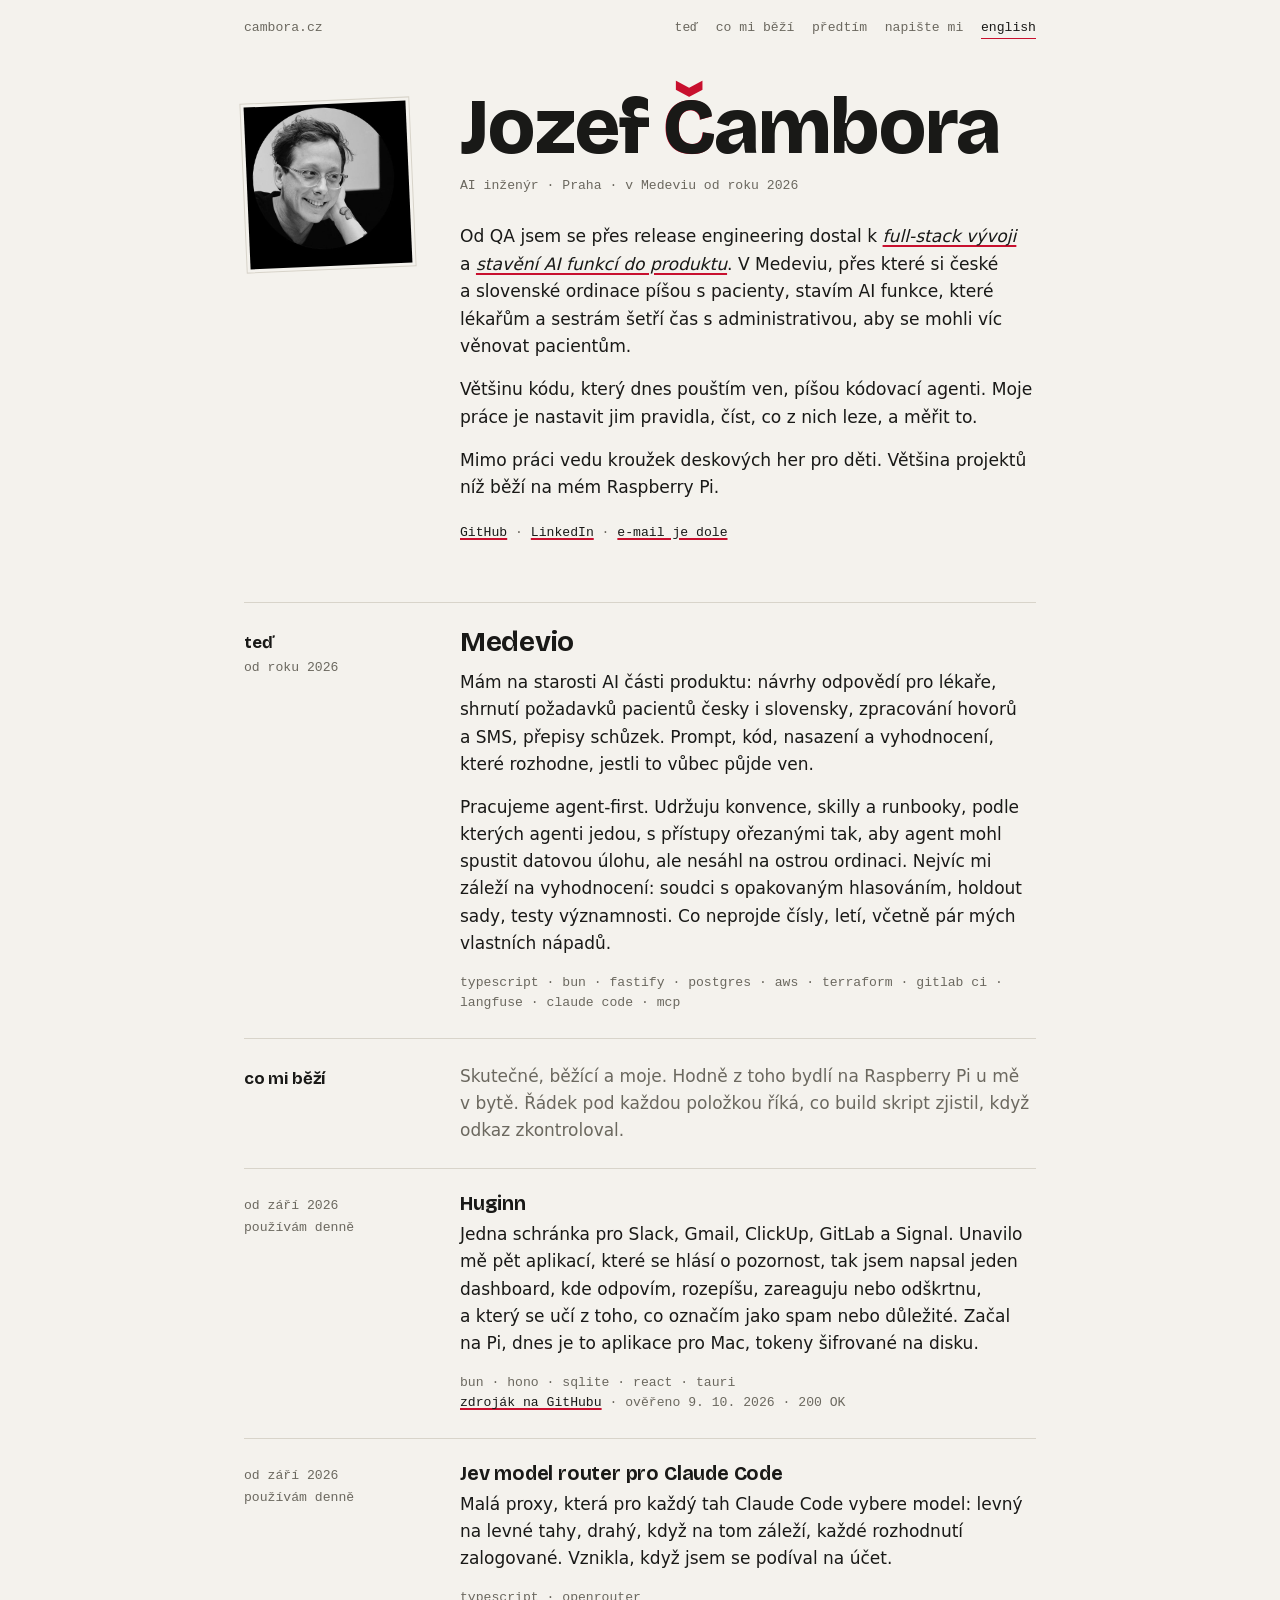
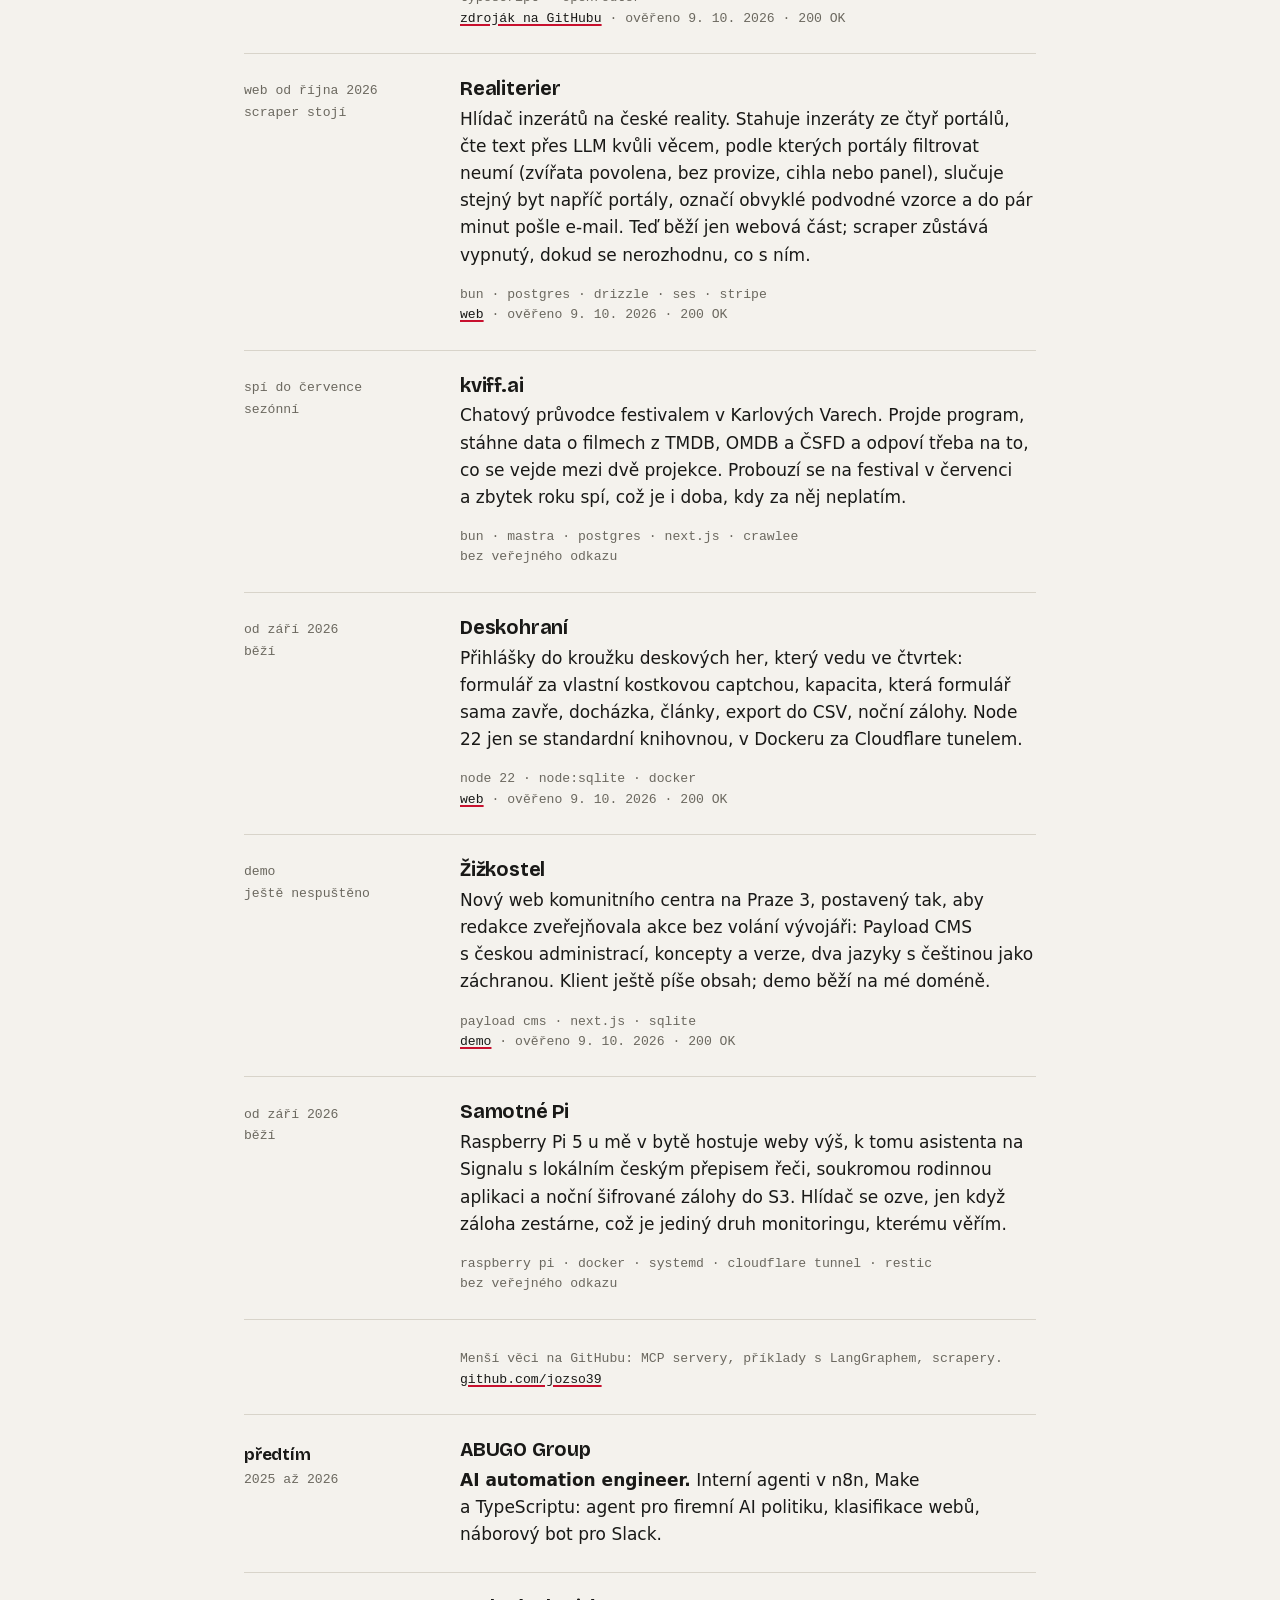
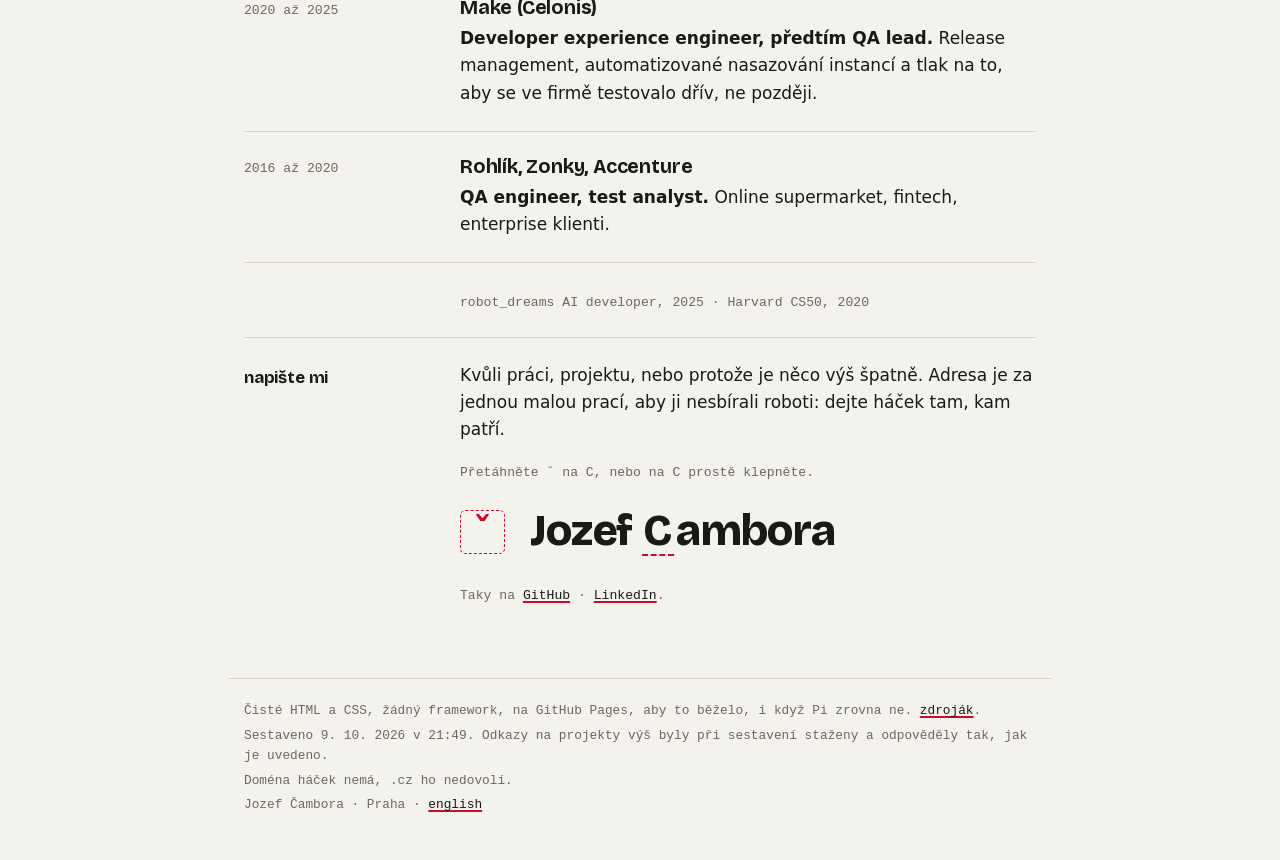
==== docs/cs/index.html @ d1ac1c64 "Háček puzzle: see-through hook, letters sparkle as it passes over them While carried, the caron has " ====
<!doctype html>
<html lang="cs">
<head>
<meta charset="utf-8">
<meta name="viewport" content="width=device-width,initial-scale=1">
<title>Jozef Čambora, AI inženýr z Prahy</title>
<meta name="description" content="Nejdřív QA a release engineering, teď stavím a měřím AI funkce v Medeviu. Co mi běží, kde jsem pracoval, jak mě sehnat.">
<link rel="canonical" href="https://cambora.cz/cs/">
<link rel="alternate" hreflang="cs" href="https://cambora.cz/cs/">
<link rel="alternate" hreflang="en" href="https://cambora.cz/">
<link rel="alternate" hreflang="x-default" href="https://cambora.cz/">
<meta property="og:type" content="profile">
<meta property="og:title" content="Jozef Čambora, AI inženýr z Prahy">
<meta property="og:description" content="Nejdřív QA a release engineering, teď stavím a měřím AI funkce v Medeviu. Co mi běží, kde jsem pracoval, jak mě sehnat.">
<meta property="og:url" content="https://cambora.cz/cs/">
<meta property="og:image" content="https://cambora.cz/og.jpg">
<meta property="og:locale" content="cs_CZ">
<meta name="twitter:card" content="summary">
<meta name="theme-color" content="#f4f2ed" media="(prefers-color-scheme: light)">
<meta name="theme-color" content="#151513" media="(prefers-color-scheme: dark)">
<link rel="icon" href="../favicon.svg" type="image/svg+xml">
<link rel="preload" href="../fonts/bricolage-latin.woff2" as="font" type="font/woff2" crossorigin>
<link rel="stylesheet" href="../style.css">
<script type="application/ld+json">{"@context":"https://schema.org","@type":"Person","name":"Jozef Čambora","jobTitle":"AI inženýr","url":"https://cambora.cz/","image":"https://cambora.cz/og.jpg","sameAs":["https://github.com/jozso39","https://www.linkedin.com/in/jozef-cambora"],"worksFor":{"@type":"Organization","name":"Medevio"},"address":{"@type":"PostalAddress","addressLocality":"Prague","addressCountry":"CZ"}}</script>
</head>
<body>
<a class="skip" href="#main">Přeskočit na obsah</a>
<header class="top">
  <a class="brand" href="../cs/">cambora.cz</a>
  <nav aria-label="Části stránky">
    <a href="#now">teď</a>
    <a href="#work">co mi běží</a>
    <a href="#before">předtím</a>
    <a href="#contact">napište mi</a>
    <a class="lang" href="../" hreflang="en" lang="en">english</a>
  </nav>
</header>

<main id="main" class="page">
  <section class="hero">
    <img class="photo" src="../jozef.jpg" width="480" height="480" alt="Jozef Čambora" fetchpriority="high">
    <h1 aria-label="Jozef Čambora"><span aria-hidden="true">Jozef <span class="nw"><span class="ch"><span class="under">Č</span><span class="over">C</span></span>ambora</span></span></h1>
    <p class="role">AI inženýr · Praha · v Medeviu od roku 2026</p>
    <p class="intro">Od QA jsem se přes release engineering dostal k <em>full-stack vývoji</em> a <em>stavění AI funkcí do produktu</em>. V Medeviu, přes které si české a slovenské ordinace píšou s pacienty, stavím AI funkce, které lékařům a sestrám šetří čas s administrativou, aby se mohli víc věnovat pacientům.</p>
    <p class="intro">Většinu kódu, který dnes pouštím ven, píšou kódovací agenti. Moje práce je nastavit jim pravidla, číst, co z nich leze, a měřit to.</p>
    <p class="intro">Mimo práci vedu kroužek deskových her pro děti. Většina projektů níž běží na mém Raspberry Pi.</p>
    <p class="meta links"><a href="https://github.com/jozso39">GitHub</a> · <a href="https://www.linkedin.com/in/jozef-cambora">LinkedIn</a> · <a href="#contact">e-mail je dole</a></p>
  </section>

  <section id="now" class="row first">
    <aside class="gutter"><span class="k">teď</span><span>od roku 2026</span></aside>
    <div class="body">
      <h2>Medevio</h2>
      <p>Mám na starosti AI části produktu: návrhy odpovědí pro lékaře, shrnutí požadavků pacientů česky i slovensky, zpracování hovorů a SMS, přepisy schůzek. Prompt, kód, nasazení a vyhodnocení, které rozhodne, jestli to vůbec půjde ven.</p>
      <p>Pracujeme agent-first. Udržuju konvence, skilly a runbooky, podle kterých agenti jedou, s přístupy ořezanými tak, aby agent mohl spustit datovou úlohu, ale nesáhl na ostrou ordinaci. Nejvíc mi záleží na vyhodnocení: soudci s opakovaným hlasováním, holdout sady, testy významnosti. Co neprojde čísly, letí, včetně pár mých vlastních nápadů.</p>
      <p class="meta">typescript · bun · fastify · postgres · aws · terraform · gitlab ci · langfuse · claude code · mcp</p>
    </div>
  </section>

  <section id="work" class="row">
    <aside class="gutter"><span class="k">co mi běží</span></aside>
    <div class="body"><p class="lead">Skutečné, běžící a moje. Hodně z toho bydlí na Raspberry Pi u mě v bytě. Řádek pod každou položkou říká, co build skript zjistil, když odkaz zkontroloval.</p></div>
  </section>
  <section class="row">
    <aside class="gutter"><span>od září 2026</span><span>používám denně</span></aside>
    <div class="body">
      <h3>Huginn</h3>
      <p>Jedna schránka pro Slack, Gmail, ClickUp, GitLab a Signal. Unavilo mě pět aplikací, které se hlásí o pozornost, tak jsem napsal jeden dashboard, kde odpovím, rozepíšu, zareaguju nebo odškrtnu, a který se učí z toho, co označím jako spam nebo důležité. Začal na Pi, dnes je to aplikace pro Mac, tokeny šifrované na disku.</p>
      <p class="meta">bun · hono · sqlite · react · tauri<br><a href="https://github.com/jozso39/huginn">zdroják na GitHubu</a> <span class="chk">· ověřeno 9. 10. 2026 · 200 OK</span></p>
    </div>
  </section>
  <section class="row">
    <aside class="gutter"><span>od září 2026</span><span>používám denně</span></aside>
    <div class="body">
      <h3>Jev model router pro Claude Code</h3>
      <p>Malá proxy, která pro každý tah Claude Code vybere model: levný na levné tahy, drahý, když na tom záleží, každé rozhodnutí zalogované. Vznikla, když jsem se podíval na účet.</p>
      <p class="meta">typescript · openrouter<br><a href="https://github.com/jozso39/jev-model-router-for-claude">zdroják na GitHubu</a> <span class="chk">· ověřeno 9. 10. 2026 · 200 OK</span></p>
    </div>
  </section>
  <section class="row">
    <aside class="gutter"><span>web od října 2026</span><span>scraper stojí</span></aside>
    <div class="body">
      <h3>Realiterier</h3>
      <p>Hlídač inzerátů na české reality. Stahuje inzeráty ze čtyř portálů, čte text přes LLM kvůli věcem, podle kterých portály filtrovat neumí (zvířata povolena, bez provize, cihla nebo panel), slučuje stejný byt napříč portály, označí obvyklé podvodné vzorce a do pár minut pošle e-mail. Teď běží jen webová část; scraper zůstává vypnutý, dokud se nerozhodnu, co s ním.</p>
      <p class="meta">bun · postgres · drizzle · ses · stripe<br><a href="https://realiterier.cambora.cz/">web</a> <span class="chk">· ověřeno 9. 10. 2026 · 200 OK</span></p>
    </div>
  </section>
  <section class="row">
    <aside class="gutter"><span>spí do července</span><span>sezónní</span></aside>
    <div class="body">
      <h3>kviff.ai</h3>
      <p>Chatový průvodce festivalem v Karlových Varech. Projde program, stáhne data o filmech z TMDB, OMDB a ČSFD a odpoví třeba na to, co se vejde mezi dvě projekce. Probouzí se na festival v červenci a zbytek roku spí, což je i doba, kdy za něj neplatím.</p>
      <p class="meta">bun · mastra · postgres · next.js · crawlee<br><span class="chk">bez veřejného odkazu</span></p>
    </div>
  </section>
  <section class="row">
    <aside class="gutter"><span>od září 2026</span><span>běží</span></aside>
    <div class="body">
      <h3>Deskohraní</h3>
      <p>Přihlášky do kroužku deskových her, který vedu ve čtvrtek: formulář za vlastní kostkovou captchou, kapacita, která formulář sama zavře, docházka, články, export do CSV, noční zálohy. Node 22 jen se standardní knihovnou, v Dockeru za Cloudflare tunelem.</p>
      <p class="meta">node 22 · node:sqlite · docker<br><a href="https://deskohrani.cambora.cz/">web</a> <span class="chk">· ověřeno 9. 10. 2026 · 200 OK</span></p>
    </div>
  </section>
  <section class="row">
    <aside class="gutter"><span>demo</span><span>ještě nespuštěno</span></aside>
    <div class="body">
      <h3>Žižkostel</h3>
      <p>Nový web komunitního centra na Praze 3, postavený tak, aby redakce zveřejňovala akce bez volání vývojáři: Payload CMS s českou administrací, koncepty a verze, dva jazyky s češtinou jako záchranou. Klient ještě píše obsah; demo běží na mé doméně.</p>
      <p class="meta">payload cms · next.js · sqlite<br><a href="https://zizkostel.cambora.cz/cs">demo</a> <span class="chk">· ověřeno 9. 10. 2026 · 200 OK</span></p>
    </div>
  </section>
  <section class="row">
    <aside class="gutter"><span>od září 2026</span><span>běží</span></aside>
    <div class="body">
      <h3>Samotné Pi</h3>
      <p>Raspberry Pi 5 u mě v bytě hostuje weby výš, k tomu asistenta na Signalu s lokálním českým přepisem řeči, soukromou rodinnou aplikaci a noční šifrované zálohy do S3. Hlídač se ozve, jen když záloha zestárne, což je jediný druh monitoringu, kterému věřím.</p>
      <p class="meta">raspberry pi · docker · systemd · cloudflare tunnel · restic<br><span class="chk">bez veřejného odkazu</span></p>
    </div>
  </section>
  <section class="row">
    <aside class="gutter"></aside>
    <div class="body"><p class="meta">Menší věci na GitHubu: MCP servery, příklady s LangGraphem, scrapery. <a href="https://github.com/jozso39">github.com/jozso39</a></p></div>
  </section>


  <section class="row" id="before">
    <aside class="gutter"><span class="k">předtím</span><span>2025 až 2026</span></aside>
    <div class="body">
      <h3>ABUGO Group</h3>
      <p><span class="rolename">AI automation engineer.</span> Interní agenti v n8n, Make a TypeScriptu: agent pro firemní AI politiku, klasifikace webů, náborový bot pro Slack.</p>
    </div>
  </section>
  <section class="row">
    <aside class="gutter"><span>2020 až 2025</span></aside>
    <div class="body">
      <h3>Make (Celonis)</h3>
      <p><span class="rolename">Developer experience engineer, předtím QA lead.</span> Release management, automatizované nasazování instancí a tlak na to, aby se ve firmě testovalo dřív, ne později.</p>
    </div>
  </section>
  <section class="row">
    <aside class="gutter"><span>2016 až 2020</span></aside>
    <div class="body">
      <h3>Rohlík, Zonky, Accenture</h3>
      <p><span class="rolename">QA engineer, test analyst.</span> Online supermarket, fintech, enterprise klienti.</p>
    </div>
  </section>
  <section class="row">
    <aside class="gutter"></aside>
    <div class="body"><p class="meta">robot_dreams AI developer, 2025 · Harvard CS50, 2020</p></div>
  </section>

  <section id="contact" class="row">
    <aside class="gutter"><span class="k">napište mi</span></aside>
    <div class="body">
      <p>Kvůli práci, projektu, nebo protože je něco výš špatně. Adresa je za jednou malou prací, aby ji nesbírali roboti: dejte háček tam, kam patří.</p>
      <div class="hacek" id="hacek" data-u="jozef" data-d="cambora" data-t="cz">
        <p class="meta hint" id="hint">Přetáhněte ˇ na C, nebo na C prostě klepněte.</p>
        <div class="stage">
          <span class="slot"><span class="caron" id="caron" aria-hidden="true" title="ˇ">ˇ</span></span>
          <span class="word" id="word"><span class="l">J</span><span class="l">o</span><span class="l">z</span><span class="l">e</span><span class="l">f</span> <button type="button" class="target" id="target" aria-label="Dát háček na C a zobrazit e-mailovou adresu" aria-describedby="hint" aria-pressed="false">C</button><span class="l">a</span><span class="l">m</span><span class="l">b</span><span class="l">o</span><span class="l">r</span><span class="l">a</span></span>
        </div>
        <div class="reveal" id="reveal" hidden>
          <p class="success">Přesně tak.</p>
          <p class="addr"><a id="mail" href="#contact"></a> <button type="button" id="copy" class="meta" data-copied="zkopírováno">kopírovat</button></p>
        </div>
        <noscript><p class="meta">Bez JavaScriptu: jozef zavináč cambora tečka cz.</p></noscript>
      </div>
      <p class="meta">Taky na <a href="https://github.com/jozso39">GitHub</a> · <a href="https://www.linkedin.com/in/jozef-cambora">LinkedIn</a>.</p>
    </div>
  </section>
</main>

<footer class="bottom">
  <p>Čisté HTML a CSS, žádný framework, na GitHub Pages, aby to běželo, i když Pi zrovna ne. <a href="https://github.com/jozso39/cambora.cz">zdroják</a>.</p>
  <p>Sestaveno 9. 10. 2026 v 21:49. Odkazy na projekty výš byly při sestavení staženy a odpověděly tak, jak je uvedeno.</p>
  <p>Doména háček nemá, .cz ho nedovolí.</p>
  <p>Jozef Čambora · Praha · <a href="../" hreflang="en" lang="en">english</a></p>
</footer>
<script src="../site.js" defer></script>
</body>
</html>
---- docs/style.css ----
/* cambora.cz
   One mark on the page: the háček, in proofreader's red. A mono gutter on the
   left carries dates and status like a ledger; the prose sits on the right.
   No cards, no badges. Self-hosted display face, system fonts for the rest. */

@font-face {
  font-family: "Bricolage";
  src: url(fonts/bricolage-latin.woff2) format("woff2");
  font-weight: 200 800;
  font-display: swap;
  unicode-range: U+0000-00FF, U+0131, U+0152-0153, U+02BB-02BC, U+02C6, U+02DA, U+02DC, U+2000-206F, U+2074, U+20AC, U+2122, U+2191, U+2193, U+2212, U+2215, U+FEFF, U+FFFD;
}
@font-face {
  font-family: "Bricolage";
  src: url(fonts/bricolage-latin-ext.woff2) format("woff2");
  font-weight: 200 800;
  font-display: swap;
  unicode-range: U+0100-02AF, U+0300-0301, U+0303-0304, U+0308-0309, U+0323, U+0329, U+1E00-1EFF, U+2020, U+20A0-20AB, U+20AD-20CF, U+2113, U+2C60-2C7F, U+A720-A7FF;
}

:root {
  color-scheme: light dark;
  --paper: #f4f2ed;
  --paper-2: #ebe8e1;
  --ink: #191917;
  --ink-2: #6b685f;
  --line: #d8d4ca;
  --red: #c8102e;
  --red-ink: #a30d25;
  --display: "Bricolage", ui-sans-serif, system-ui, sans-serif;
  --mono: ui-monospace, "SF Mono", Menlo, Consolas, "Liberation Mono", monospace;
  --measure: 38rem;
  --gutter: 11rem;
  --gap: 2.5rem;
}

@media (prefers-color-scheme: dark) {
  :root {
    --paper: #151513;
    --paper-2: #1e1d1a;
    --ink: #e8e4dc;
    --ink-2: #9c978c;
    --line: #2e2c28;
    --red: #f0605f;
    --red-ink: #f58d8c;
  }
}

* { box-sizing: border-box; }
html { -webkit-text-size-adjust: 100%; scroll-behavior: smooth; }
@media (prefers-reduced-motion: reduce) {
  html { scroll-behavior: auto; }
  *, *::before, *::after { animation: none !important; transition: none !important; }
}

body {
  margin: 0;
  background: var(--paper);
  color: var(--ink);
  font: 17px/1.6 ui-sans-serif, system-ui, -apple-system, "Segoe UI", Roboto, "Helvetica Neue", Arial, sans-serif;
  overflow-x: hidden;
}

a {
  color: inherit;
  text-decoration: underline;
  text-decoration-color: var(--red);
  text-decoration-thickness: 1.5px;
  text-underline-offset: 0.18em;
}
a:hover { color: var(--red-ink); }
:focus-visible { outline: 2px solid var(--red); outline-offset: 3px; border-radius: 2px; }

h1, h2, h3 { font-family: var(--display); margin: 0; line-height: 1.1; letter-spacing: -0.01em; font-weight: 700; }
p { margin: 0 0 1rem; }

.meta, .gutter, .top, .role { font-family: var(--mono); font-size: 0.82rem; line-height: 1.55; }
.meta { color: var(--ink-2); }
.meta a { color: var(--ink); }
.chk { white-space: nowrap; }

.skip {
  position: absolute; left: 1rem; top: -4rem; z-index: 100;
  background: var(--red); color: #fff; padding: 0.5rem 0.75rem; border-radius: 0.3rem;
}
.skip:focus { top: 1rem; }

/* ---- top line ------------------------------------------------------------ */

.top, .page, .bottom {
  max-width: calc(var(--gutter) + var(--gap) + var(--measure));
  margin: 0 auto;
  padding-left: 1rem;
  padding-right: 1rem;
}
.top {
  padding-top: 1.1rem;
  display: flex;
  justify-content: space-between;
  align-items: baseline;
  flex-wrap: wrap;
  gap: 0.4rem 1rem;
}
.brand { text-decoration: none; color: var(--ink-2); }
.top nav { display: flex; flex-wrap: wrap; gap: 0.3rem 1.1rem; }
.top nav a { text-decoration: none; color: var(--ink-2); }
.top nav a:hover { color: var(--red-ink); }
.top nav .lang { color: var(--ink); border-bottom: 1.5px solid var(--red); }

/* ---- hero ----------------------------------------------------------------- */

.page { padding-bottom: 3rem; }
.hero { position: relative; padding: 3.2rem 0 1.2rem; }
.hero h1 {
  font-size: clamp(2.6rem, 9.5vw, 4.9rem);
  font-weight: 800;
  letter-spacing: -0.035em;
  line-height: 0.95;
  margin-bottom: 0.7rem;
}
/* If the name has to wrap, it wraps at the space, never inside the surname. */
.nw { white-space: nowrap; }
/* A red Č underneath, the ink C on top: only the háček shows red, whatever the font. */
.ch { position: relative; display: inline-block; }
.ch .under { color: var(--red); }
.ch .over { position: absolute; left: 0; top: 0; color: var(--ink); }
.role { color: var(--ink-2); margin-bottom: 1.7rem; }
.intro { max-width: var(--measure); font-size: 1.07rem; }
.intro em { font-style: italic; text-decoration: underline; text-decoration-color: var(--red); text-decoration-thickness: 1.5px; text-underline-offset: 0.18em; }
.links { margin-top: 1.3rem; }
.photo {
  float: right;
  width: 7rem; height: 7rem;
  object-fit: cover;
  margin: 0.2rem 0 1rem 1rem;
  border: 3px solid var(--paper);
  outline: 1px solid var(--line);
  transform: rotate(-2.5deg);
}

/* ---- the ledger ----------------------------------------------------------- */

.row {
  display: grid;
  grid-template-columns: 1fr;
  gap: 0.35rem var(--gap);
  padding: 1.5rem 0;
  border-top: 1px solid var(--line);
}
.row.first { margin-top: 1.5rem; }
.gutter { color: var(--ink-2); display: flex; flex-wrap: wrap; gap: 0.1rem 0.8rem; align-content: start; }
.gutter .k {
  font-family: var(--display);
  font-size: 1.05rem;
  font-weight: 700;
  color: var(--ink);
  letter-spacing: -0.01em;
}
.body { min-width: 0; max-width: var(--measure); }
.body h2 { font-size: 1.75rem; margin-bottom: 0.7rem; }
.body h3 { font-size: 1.22rem; margin-bottom: 0.4rem; }
.body p:last-child { margin-bottom: 0; }
.body .meta { margin-top: 0.35rem; }
.lead { color: var(--ink-2); }
.rolename { font-weight: 600; }

@media (min-width: 860px) {
  .row { grid-template-columns: var(--gutter) minmax(0, var(--measure)); }
  .gutter { flex-direction: column; gap: 0.1rem; padding-top: 0.2rem; }
  .hero { padding-left: calc(var(--gutter) + var(--gap)); }
  .photo {
    position: absolute; left: 0; top: 3.9rem;
    float: none; margin: 0;
    width: 10.5rem; height: 10.5rem;
  }
}
@media (min-width: 600px) and (max-width: 859px) {
  .photo { width: 9rem; height: 9rem; }
}

/* ---- the háček puzzle ----------------------------------------------------- */

.hacek { margin: 1.2rem 0 1.2rem; }
.hint { margin-bottom: 0.9rem; }
.stage {
  display: flex;
  align-items: center;
  flex-wrap: wrap;
  gap: 1rem 1.6rem;
  margin: 0 0 0.4rem;
  min-height: 3.2rem;
}
/* The slot keeps the caron's place in the row while the caron itself is
   position:fixed under the pointer, so the word never jumps. */
.slot { flex: none; width: 2.8rem; height: 2.8rem; }
.solved .slot { display: none; }
.caron {
  display: inline-grid;
  place-items: center;
  width: 2.8rem; height: 2.8rem;
  font-family: var(--display);
  font-size: 2.3rem;
  font-weight: 800;
  line-height: 1;
  color: var(--red);
  border: 1.5px dashed var(--red);
  border-radius: 0.35rem;
  cursor: grab;
  touch-action: none;
  user-select: none;
  -webkit-user-select: none;
  background: transparent;
}
/* While carried, only the hook shows: no box, so the letters stay visible under it. */
.caron.dragging { position: fixed; z-index: 20; cursor: grabbing; border-color: transparent; }
.caron[hidden] { display: none; }
.word {
  font-family: var(--display);
  font-size: clamp(2rem, 8vw, 2.7rem);
  font-weight: 800;
  letter-spacing: -0.03em;
  white-space: nowrap;
}
.target {
  position: relative;
  font: inherit;
  color: var(--ink);
  background: transparent;
  border: 0;
  border-bottom: 2px dashed var(--red);
  padding: 0 0.04em;
  margin: 0 0.02em;
  line-height: 1;
  cursor: pointer;
  transition: transform 0.15s;
}
.target.over, .target:hover { transform: scale(1.1); }
.solved .target { border-bottom-color: transparent; cursor: default; animation: settle 0.45s cubic-bezier(0.2, 0.8, 0.2, 1); }
.solved .target .under { color: var(--red); }
.solved .target .over { position: absolute; left: 0.04em; top: 0; color: var(--ink); }
@keyframes settle { from { transform: scale(1.2); } to { transform: scale(1); } }
/* Letters sparkle when the háček passes over them: a flash of red and a few
   stars flying off. Stars are spawned by site.js and removed when they finish. */
.word .l { position: relative; }
.spark { animation: spark 0.6s ease-out; }
@keyframes spark {
  0%, 30% { color: var(--red); text-shadow: 0 0 0.35em rgba(200, 16, 46, 0.45); }
}
.sparkle {
  position: absolute;
  left: 50%; top: 30%;
  width: 0.3em; height: 0.3em;
  margin: -0.15em 0 0 -0.15em;
  background: var(--red);
  clip-path: polygon(50% 0, 61% 39%, 100% 50%, 61% 61%, 50% 100%, 39% 61%, 0 50%, 39% 39%);
  pointer-events: none;
  animation: fly 0.65s ease-out forwards;
}
.sparkle.ink { background: var(--ink); width: 0.2em; height: 0.2em; margin: -0.1em 0 0 -0.1em; }
@keyframes fly {
  from { transform: translate(0, 0) scale(0.2) rotate(0deg); opacity: 1; }
  60% { opacity: 1; }
  to { transform: translate(var(--dx), var(--dy)) scale(1) rotate(90deg); opacity: 0; }
}
.reveal[hidden] { display: none; }
.success { color: var(--ink-2); margin: 0.6rem 0 0.3rem; }
.addr { display: flex; flex-wrap: wrap; align-items: baseline; gap: 0.4rem 0.9rem; margin: 0; }
.addr a { font-family: var(--display); font-size: 1.35rem; font-weight: 700; word-break: break-all; }
.addr button {
  font: inherit;
  color: var(--ink-2);
  background: transparent;
  border: 1px solid var(--line);
  border-radius: 999px;
  padding: 0.15rem 0.7rem;
  cursor: pointer;
}
.addr button:hover { border-color: var(--red); color: var(--red-ink); }

/* ---- footer --------------------------------------------------------------- */

.bottom {
  padding-top: 1.4rem;
  padding-bottom: 2.5rem;
  border-top: 1px solid var(--line);
  color: var(--ink-2);
  font-family: var(--mono);
  font-size: 0.8rem;
  line-height: 1.6;
}
.bottom p { margin-bottom: 0.25rem; }
.bottom a { color: var(--ink); }
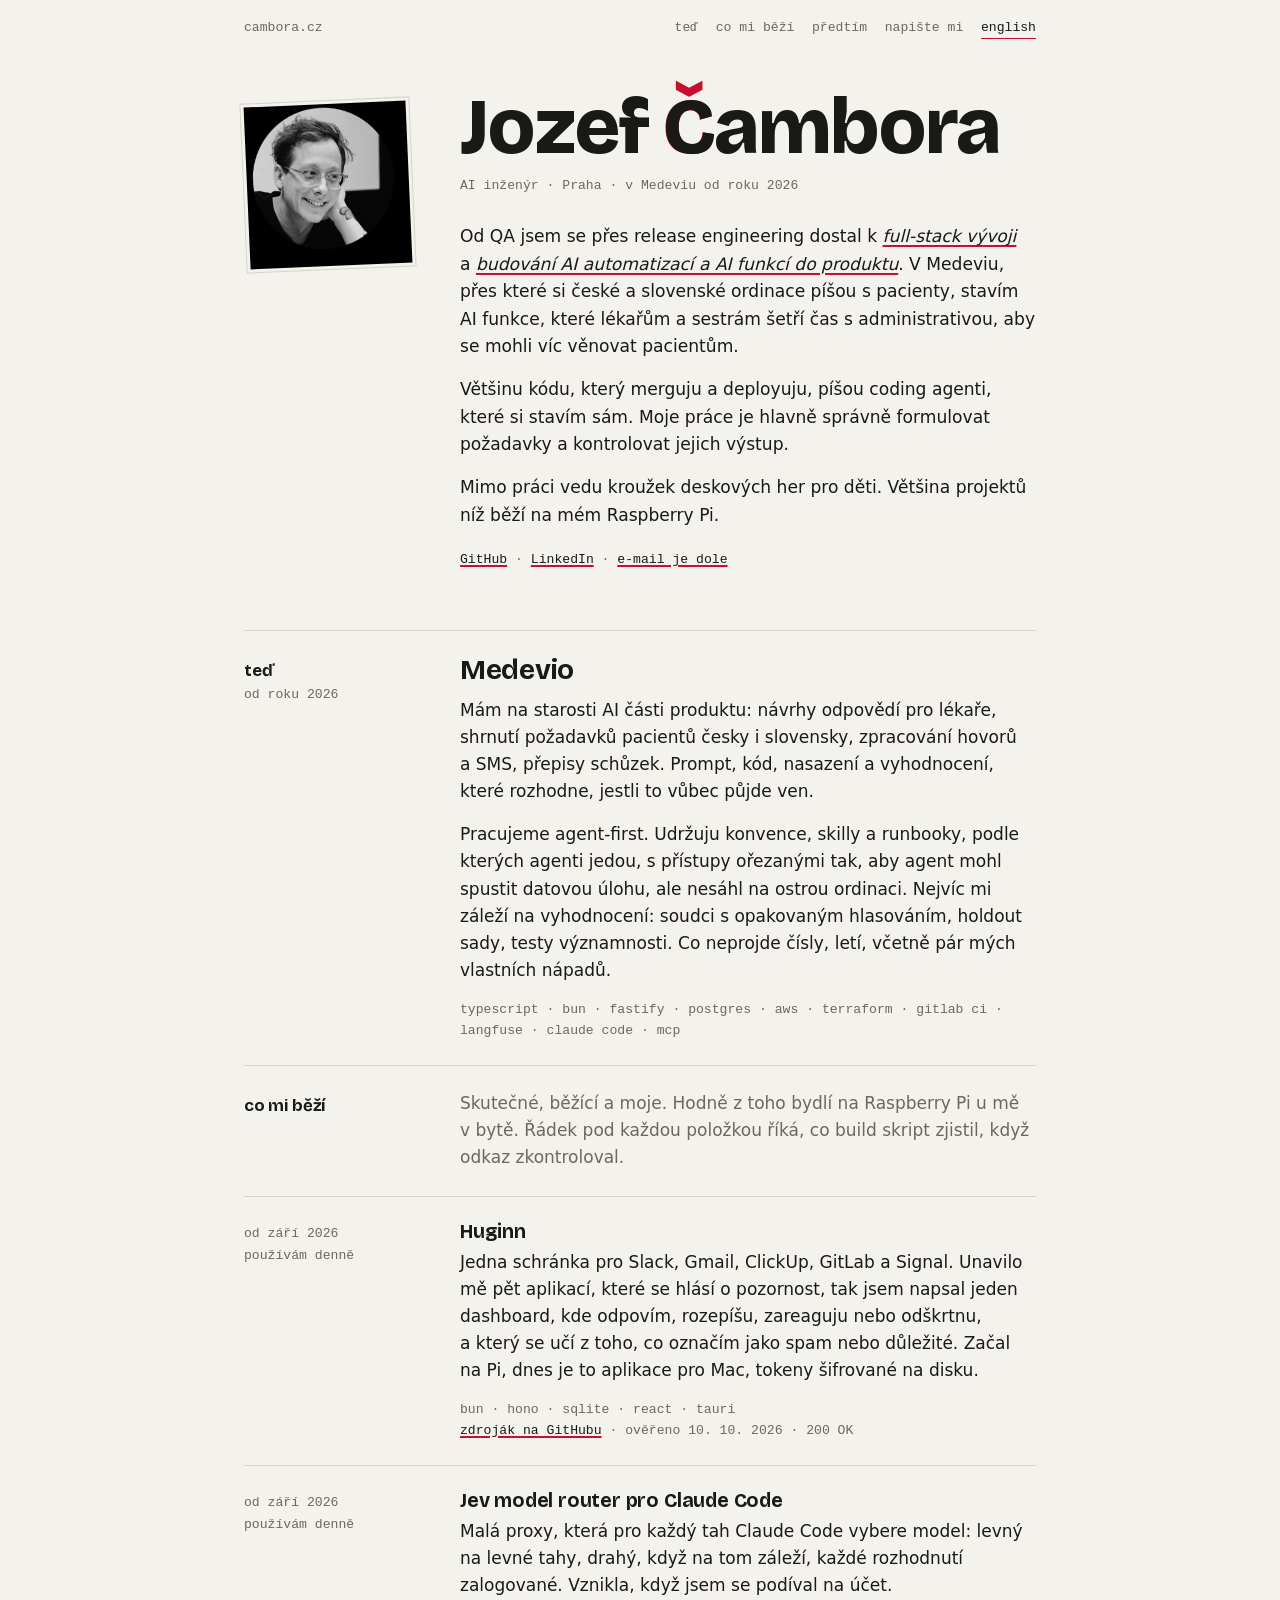
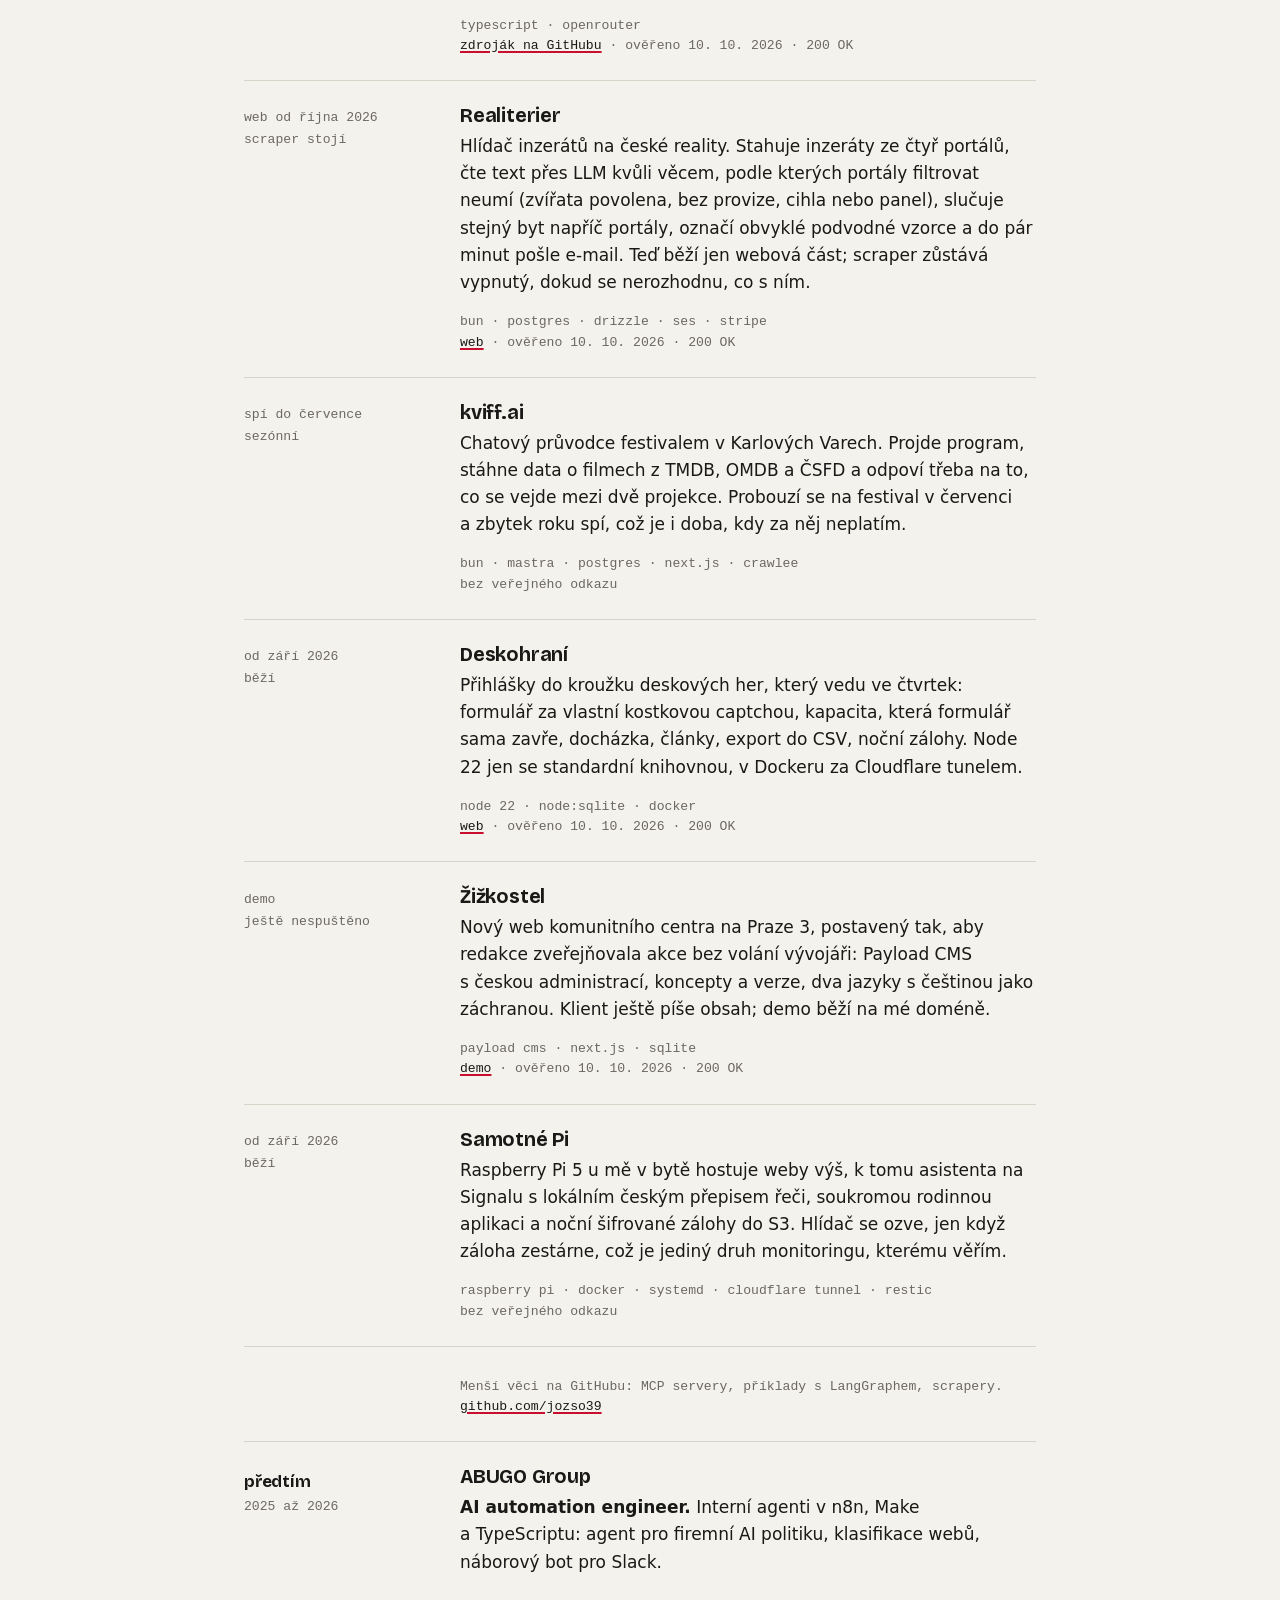
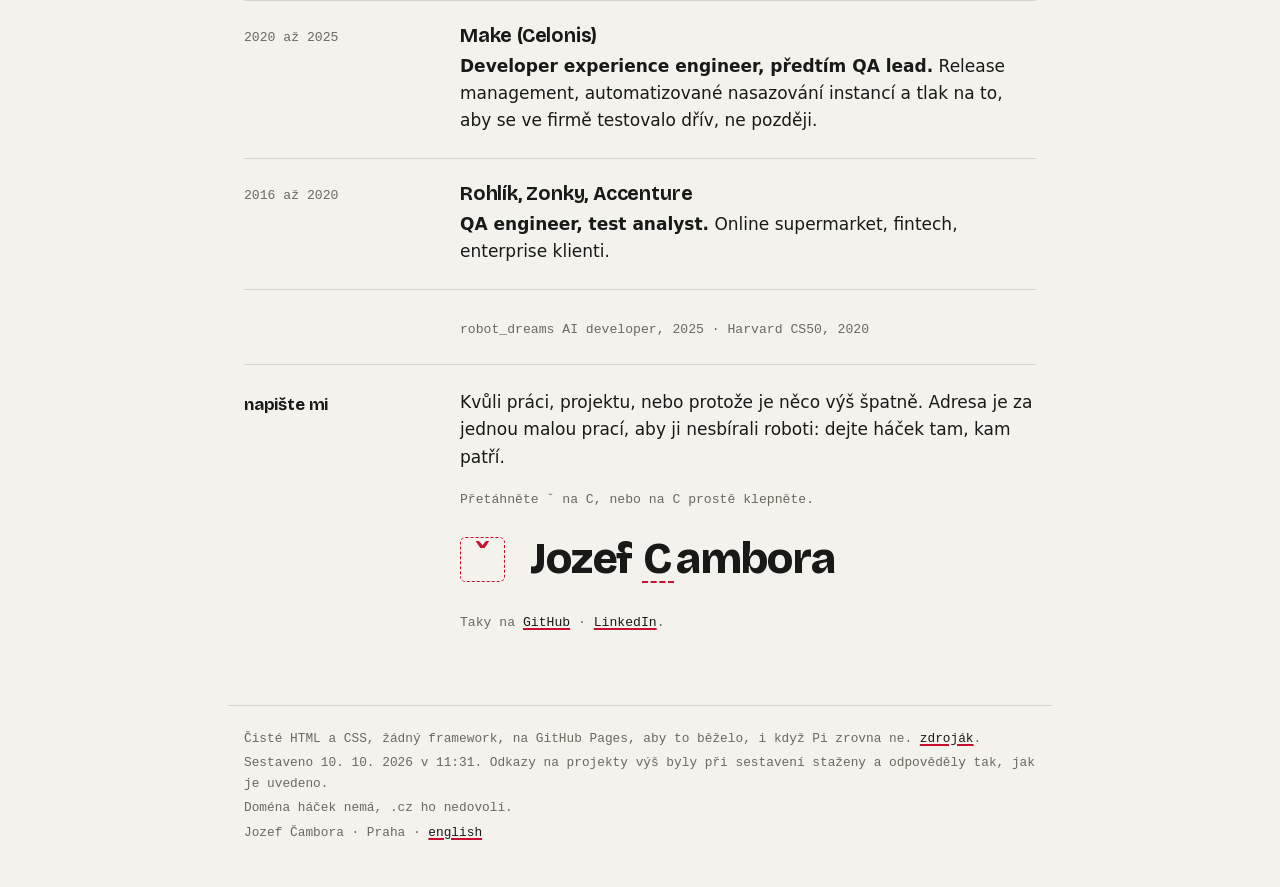
==== commit 9fdc448b: "Czech hero: AI automations, and coding agents I build myself Co-Authored-By: Claude Opus 5.5 <norepl" ====
--- a/docs/cs/index.html
+++ b/docs/cs/index.html
@@ -41,8 +41,8 @@
     <img class="photo" src="../jozef.jpg" width="480" height="480" alt="Jozef Čambora" fetchpriority="high">
     <h1 aria-label="Jozef Čambora"><span aria-hidden="true">Jozef <span class="nw"><span class="ch"><span class="under">Č</span><span class="over">C</span></span>ambora</span></span></h1>
     <p class="role">AI inženýr · Praha · v Medeviu od roku 2026</p>
-    <p class="intro">Od QA jsem se přes release engineering dostal k <em>full-stack vývoji</em> a <em>stavění AI funkcí do produktu</em>. V Medeviu, přes které si české a slovenské ordinace píšou s pacienty, stavím AI funkce, které lékařům a sestrám šetří čas s administrativou, aby se mohli víc věnovat pacientům.</p>
-    <p class="intro">Většinu kódu, který dnes pouštím ven, píšou kódovací agenti. Moje práce je nastavit jim pravidla, číst, co z nich leze, a měřit to.</p>
+    <p class="intro">Od QA jsem se přes release engineering dostal k <em>full-stack vývoji</em> a <em>budování AI automatizací a AI funkcí do produktu</em>. V Medeviu, přes které si české a slovenské ordinace píšou s pacienty, stavím AI funkce, které lékařům a sestrám šetří čas s administrativou, aby se mohli víc věnovat pacientům.</p>
+    <p class="intro">Většinu kódu, který merguju a deployuju, píšou coding agenti, které si stavím sám. Moje práce je hlavně správně formulovat požadavky a kontrolovat jejich výstup.</p>
     <p class="intro">Mimo práci vedu kroužek deskových her pro děti. Většina projektů níž běží na mém Raspberry Pi.</p>
     <p class="meta links"><a href="https://github.com/jozso39">GitHub</a> · <a href="https://www.linkedin.com/in/jozef-cambora">LinkedIn</a> · <a href="#contact">e-mail je dole</a></p>
   </section>
@@ -66,7 +66,7 @@
     <div class="body">
       <h3>Huginn</h3>
       <p>Jedna schránka pro Slack, Gmail, ClickUp, GitLab a Signal. Unavilo mě pět aplikací, které se hlásí o pozornost, tak jsem napsal jeden dashboard, kde odpovím, rozepíšu, zareaguju nebo odškrtnu, a který se učí z toho, co označím jako spam nebo důležité. Začal na Pi, dnes je to aplikace pro Mac, tokeny šifrované na disku.</p>
-      <p class="meta">bun · hono · sqlite · react · tauri<br><a href="https://github.com/jozso39/huginn">zdroják na GitHubu</a> <span class="chk">· ověřeno 9. 10. 2026 · 200 OK</span></p>
+      <p class="meta">bun · hono · sqlite · react · tauri<br><a href="https://github.com/jozso39/huginn">zdroják na GitHubu</a> <span class="chk">· ověřeno 10. 10. 2026 · 200 OK</span></p>
     </div>
   </section>
   <section class="row">
@@ -74,7 +74,7 @@
     <div class="body">
       <h3>Jev model router pro Claude Code</h3>
       <p>Malá proxy, která pro každý tah Claude Code vybere model: levný na levné tahy, drahý, když na tom záleží, každé rozhodnutí zalogované. Vznikla, když jsem se podíval na účet.</p>
-      <p class="meta">typescript · openrouter<br><a href="https://github.com/jozso39/jev-model-router-for-claude">zdroják na GitHubu</a> <span class="chk">· ověřeno 9. 10. 2026 · 200 OK</span></p>
+      <p class="meta">typescript · openrouter<br><a href="https://github.com/jozso39/jev-model-router-for-claude">zdroják na GitHubu</a> <span class="chk">· ověřeno 10. 10. 2026 · 200 OK</span></p>
     </div>
   </section>
   <section class="row">
@@ -82,7 +82,7 @@
     <div class="body">
       <h3>Realiterier</h3>
       <p>Hlídač inzerátů na české reality. Stahuje inzeráty ze čtyř portálů, čte text přes LLM kvůli věcem, podle kterých portály filtrovat neumí (zvířata povolena, bez provize, cihla nebo panel), slučuje stejný byt napříč portály, označí obvyklé podvodné vzorce a do pár minut pošle e-mail. Teď běží jen webová část; scraper zůstává vypnutý, dokud se nerozhodnu, co s ním.</p>
-      <p class="meta">bun · postgres · drizzle · ses · stripe<br><a href="https://realiterier.cambora.cz/">web</a> <span class="chk">· ověřeno 9. 10. 2026 · 200 OK</span></p>
+      <p class="meta">bun · postgres · drizzle · ses · stripe<br><a href="https://realiterier.cambora.cz/">web</a> <span class="chk">· ověřeno 10. 10. 2026 · 200 OK</span></p>
     </div>
   </section>
   <section class="row">
@@ -98,7 +98,7 @@
     <div class="body">
       <h3>Deskohraní</h3>
       <p>Přihlášky do kroužku deskových her, který vedu ve čtvrtek: formulář za vlastní kostkovou captchou, kapacita, která formulář sama zavře, docházka, články, export do CSV, noční zálohy. Node 22 jen se standardní knihovnou, v Dockeru za Cloudflare tunelem.</p>
-      <p class="meta">node 22 · node:sqlite · docker<br><a href="https://deskohrani.cambora.cz/">web</a> <span class="chk">· ověřeno 9. 10. 2026 · 200 OK</span></p>
+      <p class="meta">node 22 · node:sqlite · docker<br><a href="https://deskohrani.cambora.cz/">web</a> <span class="chk">· ověřeno 10. 10. 2026 · 200 OK</span></p>
     </div>
   </section>
   <section class="row">
@@ -106,7 +106,7 @@
     <div class="body">
       <h3>Žižkostel</h3>
       <p>Nový web komunitního centra na Praze 3, postavený tak, aby redakce zveřejňovala akce bez volání vývojáři: Payload CMS s českou administrací, koncepty a verze, dva jazyky s češtinou jako záchranou. Klient ještě píše obsah; demo běží na mé doméně.</p>
-      <p class="meta">payload cms · next.js · sqlite<br><a href="https://zizkostel.cambora.cz/cs">demo</a> <span class="chk">· ověřeno 9. 10. 2026 · 200 OK</span></p>
+      <p class="meta">payload cms · next.js · sqlite<br><a href="https://zizkostel.cambora.cz/cs">demo</a> <span class="chk">· ověřeno 10. 10. 2026 · 200 OK</span></p>
     </div>
   </section>
   <section class="row">
@@ -172,7 +172,7 @@
 
 <footer class="bottom">
   <p>Čisté HTML a CSS, žádný framework, na GitHub Pages, aby to běželo, i když Pi zrovna ne. <a href="https://github.com/jozso39/cambora.cz">zdroják</a>.</p>
-  <p>Sestaveno 9. 10. 2026 v 21:49. Odkazy na projekty výš byly při sestavení staženy a odpověděly tak, jak je uvedeno.</p>
+  <p>Sestaveno 10. 10. 2026 v 11:31. Odkazy na projekty výš byly při sestavení staženy a odpověděly tak, jak je uvedeno.</p>
   <p>Doména háček nemá, .cz ho nedovolí.</p>
   <p>Jozef Čambora · Praha · <a href="../" hreflang="en" lang="en">english</a></p>
 </footer>
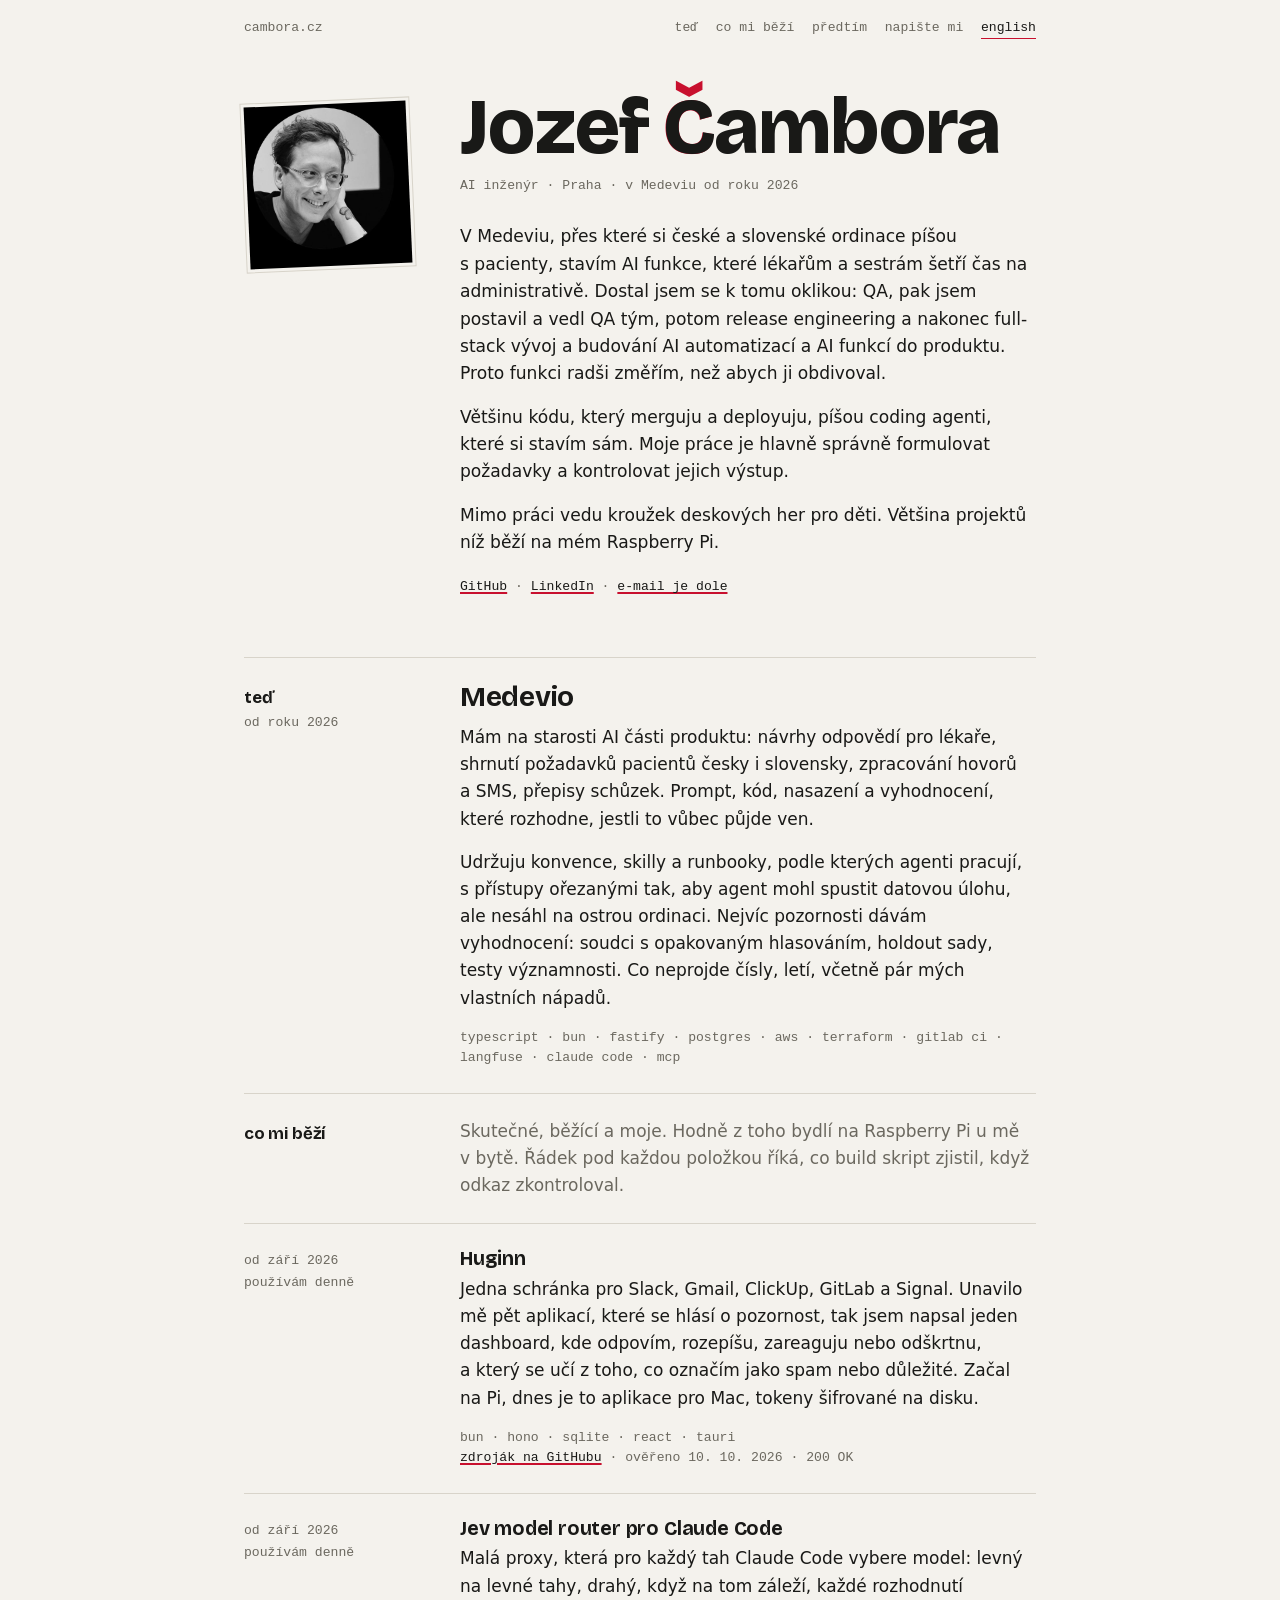
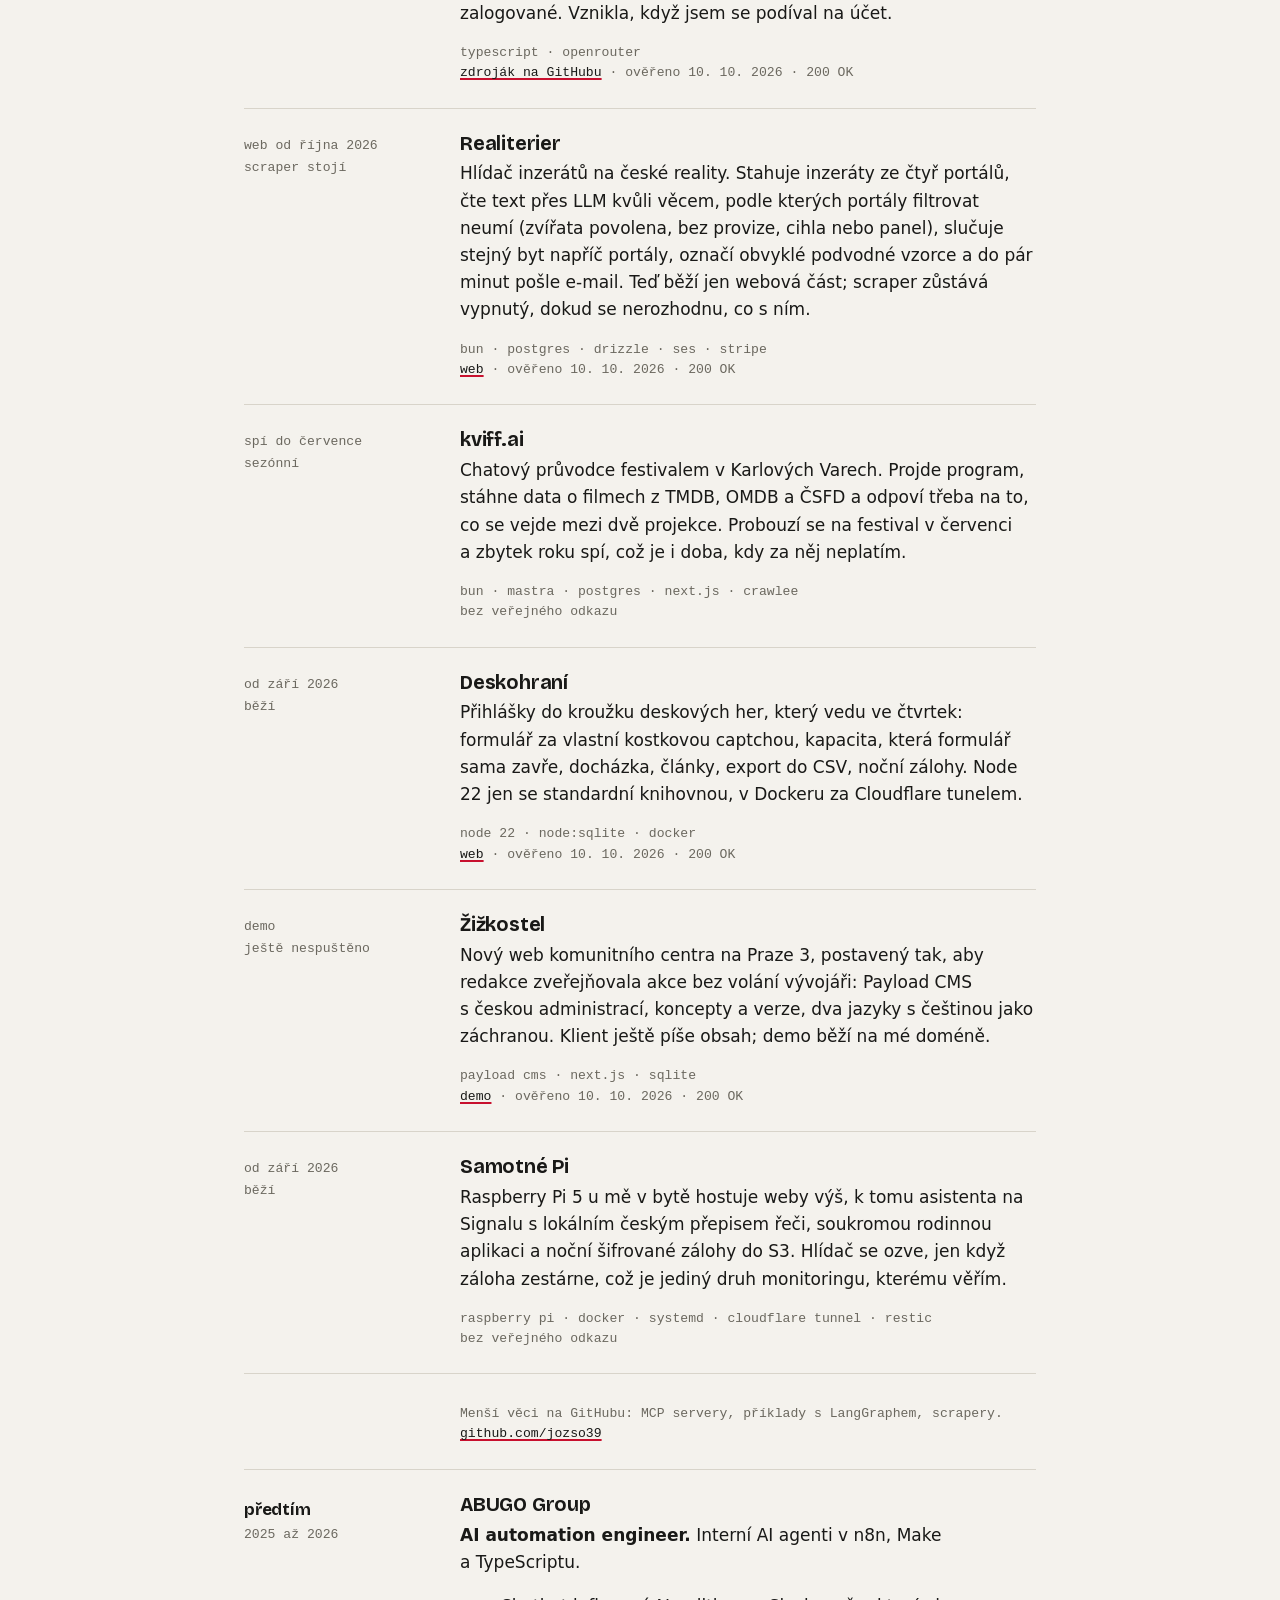
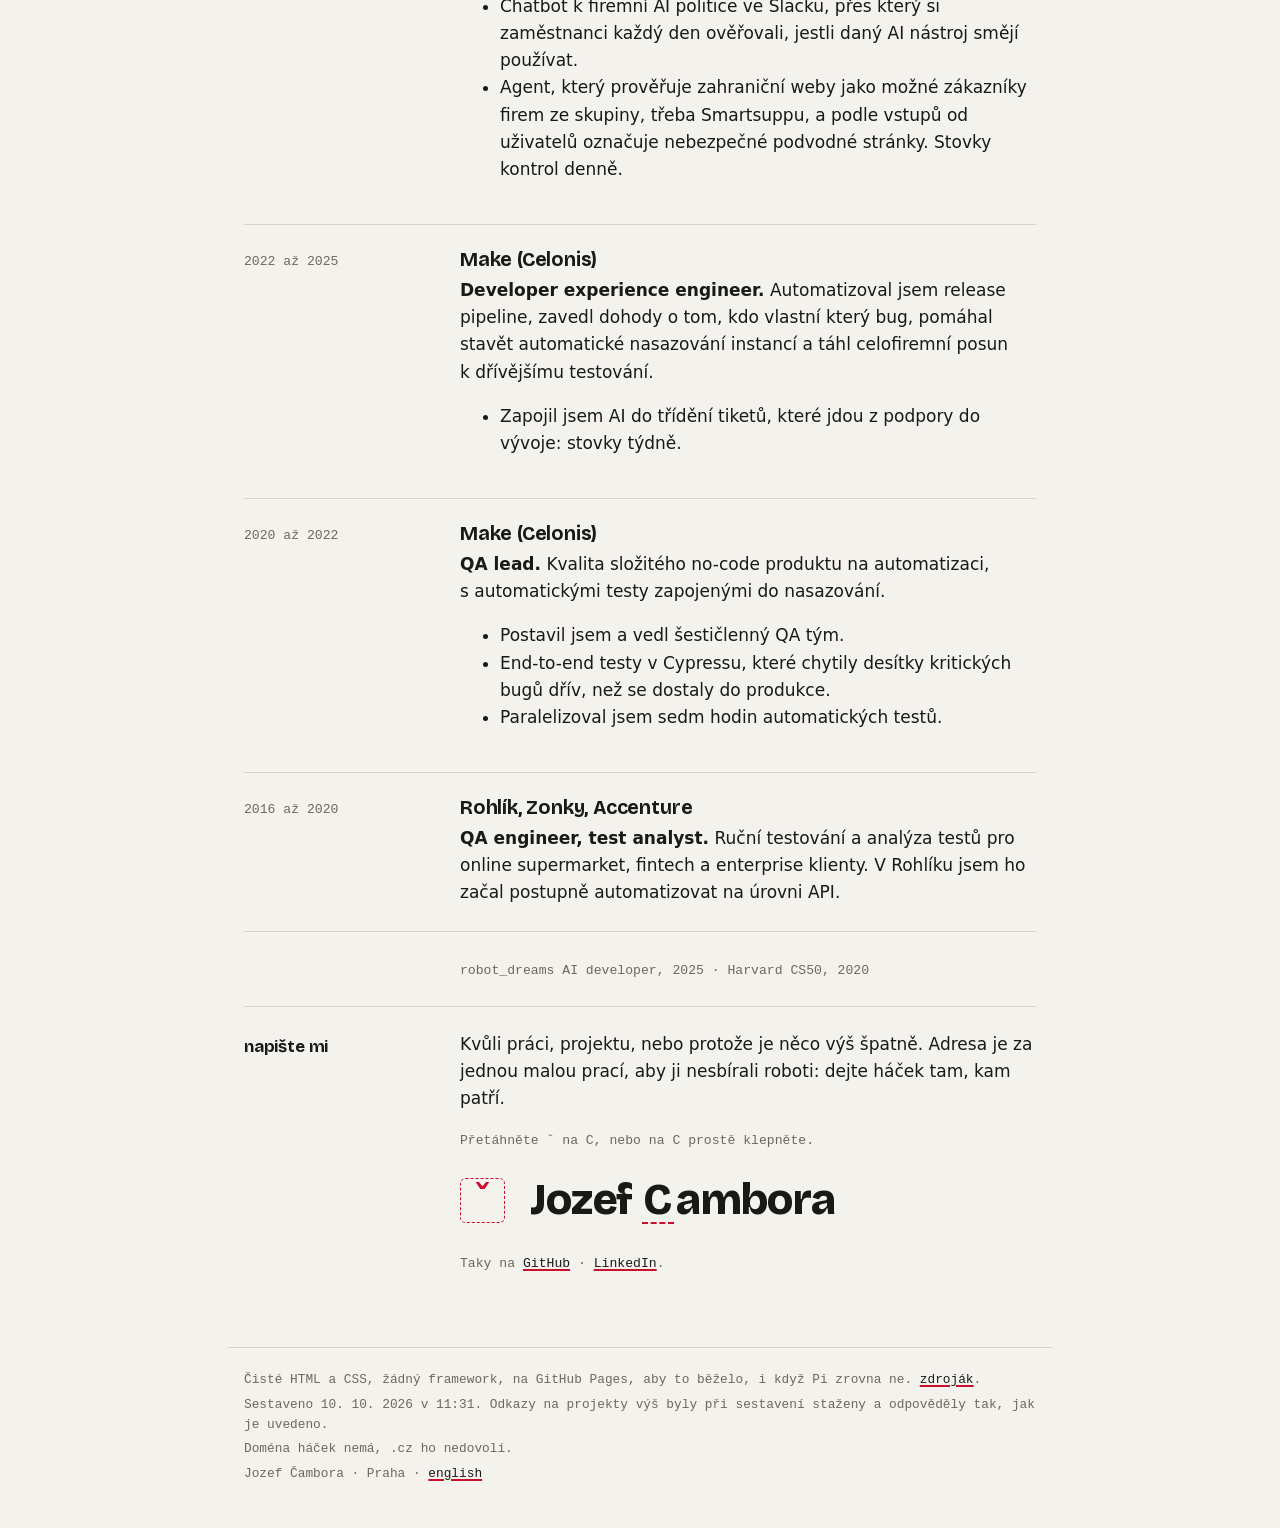
==== commit 3f712c95: "Czech hero: same two edits as on main Co-Authored-By: Claude Opus 5.5 <noreply@anthropic.com>" ====
--- a/docs/cs/index.html
+++ b/docs/cs/index.html
@@ -4,14 +4,14 @@
 <meta charset="utf-8">
 <meta name="viewport" content="width=device-width,initial-scale=1">
 <title>Jozef Čambora, AI inženýr z Prahy</title>
-<meta name="description" content="Nejdřív QA a release engineering, teď stavím a měřím AI funkce v Medeviu. Co mi běží, kde jsem pracoval, jak mě sehnat.">
+<meta name="description" content="V Medeviu stavím AI funkce pro ordinace. Předtím QA, šestičlenný QA tým a release engineering. Projekty, výsledky, kontakt.">
 <link rel="canonical" href="https://cambora.cz/cs/">
 <link rel="alternate" hreflang="cs" href="https://cambora.cz/cs/">
 <link rel="alternate" hreflang="en" href="https://cambora.cz/">
 <link rel="alternate" hreflang="x-default" href="https://cambora.cz/">
 <meta property="og:type" content="profile">
 <meta property="og:title" content="Jozef Čambora, AI inženýr z Prahy">
-<meta property="og:description" content="Nejdřív QA a release engineering, teď stavím a měřím AI funkce v Medeviu. Co mi běží, kde jsem pracoval, jak mě sehnat.">
+<meta property="og:description" content="V Medeviu stavím AI funkce pro ordinace. Předtím QA, šestičlenný QA tým a release engineering. Projekty, výsledky, kontakt.">
 <meta property="og:url" content="https://cambora.cz/cs/">
 <meta property="og:image" content="https://cambora.cz/og.jpg">
 <meta property="og:locale" content="cs_CZ">
@@ -41,7 +41,7 @@
     <img class="photo" src="../jozef.jpg" width="480" height="480" alt="Jozef Čambora" fetchpriority="high">
     <h1 aria-label="Jozef Čambora"><span aria-hidden="true">Jozef <span class="nw"><span class="ch"><span class="under">Č</span><span class="over">C</span></span>ambora</span></span></h1>
     <p class="role">AI inženýr · Praha · v Medeviu od roku 2026</p>
-    <p class="intro">Od QA jsem se přes release engineering dostal k <em>full-stack vývoji</em> a <em>budování AI automatizací a AI funkcí do produktu</em>. V Medeviu, přes které si české a slovenské ordinace píšou s pacienty, stavím AI funkce, které lékařům a sestrám šetří čas s administrativou, aby se mohli víc věnovat pacientům.</p>
+    <p class="intro">V Medeviu, přes které si české a slovenské ordinace píšou s pacienty, stavím AI funkce, které lékařům a sestrám šetří čas na administrativě. Dostal jsem se k tomu oklikou: QA, pak jsem postavil a vedl QA tým, potom release engineering a nakonec full-stack vývoj a budování AI automatizací a AI funkcí do produktu. Proto funkci radši změřím, než abych ji obdivoval.</p>
     <p class="intro">Většinu kódu, který merguju a deployuju, píšou coding agenti, které si stavím sám. Moje práce je hlavně správně formulovat požadavky a kontrolovat jejich výstup.</p>
     <p class="intro">Mimo práci vedu kroužek deskových her pro děti. Většina projektů níž běží na mém Raspberry Pi.</p>
     <p class="meta links"><a href="https://github.com/jozso39">GitHub</a> · <a href="https://www.linkedin.com/in/jozef-cambora">LinkedIn</a> · <a href="#contact">e-mail je dole</a></p>
@@ -52,7 +52,7 @@
     <div class="body">
       <h2>Medevio</h2>
       <p>Mám na starosti AI části produktu: návrhy odpovědí pro lékaře, shrnutí požadavků pacientů česky i slovensky, zpracování hovorů a SMS, přepisy schůzek. Prompt, kód, nasazení a vyhodnocení, které rozhodne, jestli to vůbec půjde ven.</p>
-      <p>Pracujeme agent-first. Udržuju konvence, skilly a runbooky, podle kterých agenti jedou, s přístupy ořezanými tak, aby agent mohl spustit datovou úlohu, ale nesáhl na ostrou ordinaci. Nejvíc mi záleží na vyhodnocení: soudci s opakovaným hlasováním, holdout sady, testy významnosti. Co neprojde čísly, letí, včetně pár mých vlastních nápadů.</p>
+      <p>Udržuju konvence, skilly a runbooky, podle kterých agenti pracují, s přístupy ořezanými tak, aby agent mohl spustit datovou úlohu, ale nesáhl na ostrou ordinaci. Nejvíc pozornosti dávám vyhodnocení: soudci s opakovaným hlasováním, holdout sady, testy významnosti. Co neprojde čísly, letí, včetně pár mých vlastních nápadů.</p>
       <p class="meta">typescript · bun · fastify · postgres · aws · terraform · gitlab ci · langfuse · claude code · mcp</p>
     </div>
   </section>
@@ -127,21 +127,31 @@
     <aside class="gutter"><span class="k">předtím</span><span>2025 až 2026</span></aside>
     <div class="body">
       <h3>ABUGO Group</h3>
-      <p><span class="rolename">AI automation engineer.</span> Interní agenti v n8n, Make a TypeScriptu: agent pro firemní AI politiku, klasifikace webů, náborový bot pro Slack.</p>
+      <p><span class="rolename">AI automation engineer.</span> Interní AI agenti v n8n, Make a TypeScriptu.</p>
+      <ul class="results" aria-label="Výsledky"><li>Chatbot k firemní AI politice ve Slacku, přes který si zaměstnanci každý den ověřovali, jestli daný AI nástroj smějí používat.</li><li>Agent, který prověřuje zahraniční weby jako možné zákazníky firem ze skupiny, třeba Smartsuppu, a podle vstupů od uživatelů označuje nebezpečné podvodné stránky. Stovky kontrol denně.</li></ul>
     </div>
   </section>
   <section class="row">
-    <aside class="gutter"><span>2020 až 2025</span></aside>
+    <aside class="gutter"><span>2022 až 2025</span></aside>
     <div class="body">
       <h3>Make (Celonis)</h3>
-      <p><span class="rolename">Developer experience engineer, předtím QA lead.</span> Release management, automatizované nasazování instancí a tlak na to, aby se ve firmě testovalo dřív, ne později.</p>
+      <p><span class="rolename">Developer experience engineer.</span> Automatizoval jsem release pipeline, zavedl dohody o tom, kdo vlastní který bug, pomáhal stavět automatické nasazování instancí a táhl celofiremní posun k dřívějšímu testování.</p>
+      <ul class="results" aria-label="Výsledky"><li>Zapojil jsem AI do třídění tiketů, které jdou z podpory do vývoje: stovky týdně.</li></ul>
+    </div>
+  </section>
+  <section class="row">
+    <aside class="gutter"><span>2020 až 2022</span></aside>
+    <div class="body">
+      <h3>Make (Celonis)</h3>
+      <p><span class="rolename">QA lead.</span> Kvalita složitého no-code produktu na automatizaci, s automatickými testy zapojenými do nasazování.</p>
+      <ul class="results" aria-label="Výsledky"><li>Postavil jsem a vedl šestičlenný QA tým.</li><li>End-to-end testy v Cypressu, které chytily desítky kritických bugů dřív, než se dostaly do produkce.</li><li>Paralelizoval jsem sedm hodin automatických testů.</li></ul>
     </div>
   </section>
   <section class="row">
     <aside class="gutter"><span>2016 až 2020</span></aside>
     <div class="body">
       <h3>Rohlík, Zonky, Accenture</h3>
-      <p><span class="rolename">QA engineer, test analyst.</span> Online supermarket, fintech, enterprise klienti.</p>
+      <p><span class="rolename">QA engineer, test analyst.</span> Ruční testování a analýza testů pro online supermarket, fintech a enterprise klienty. V Rohlíku jsem ho začal postupně automatizovat na úrovni API.</p>
     </div>
   </section>
   <section class="row">
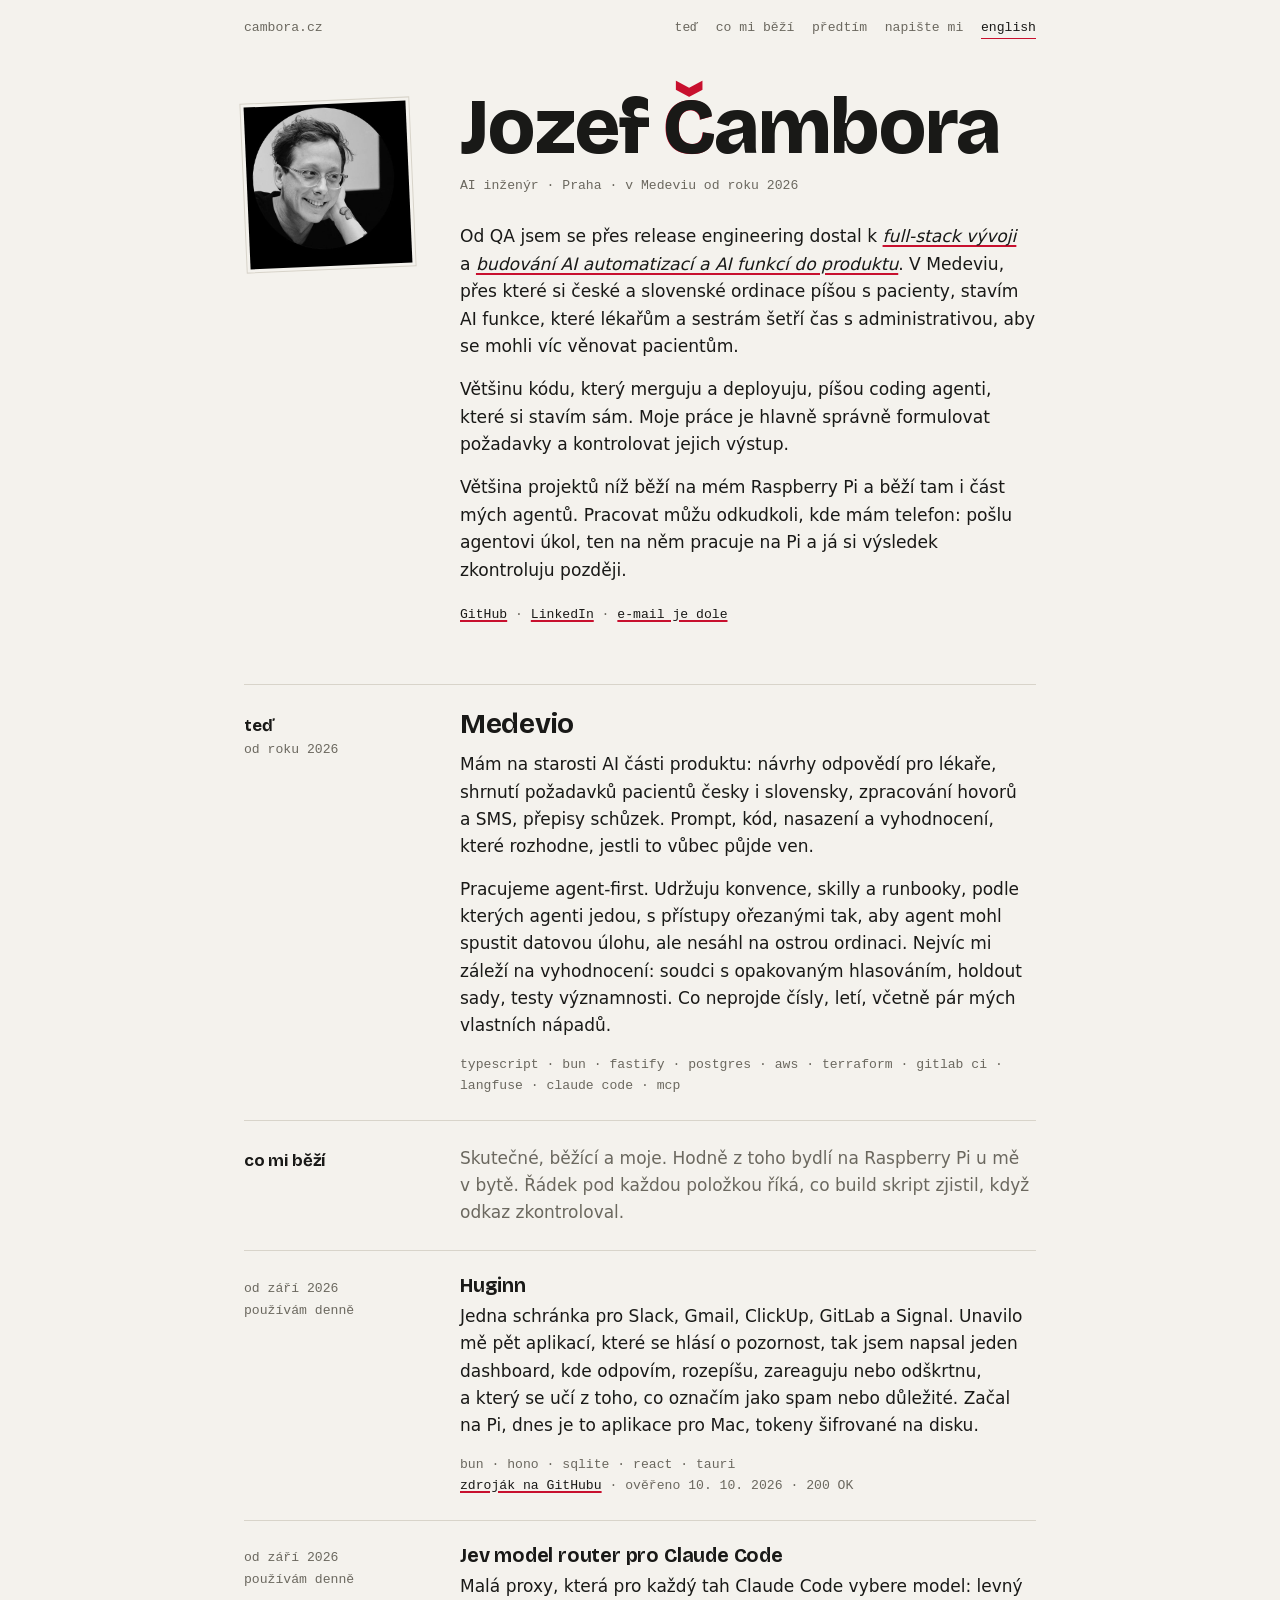
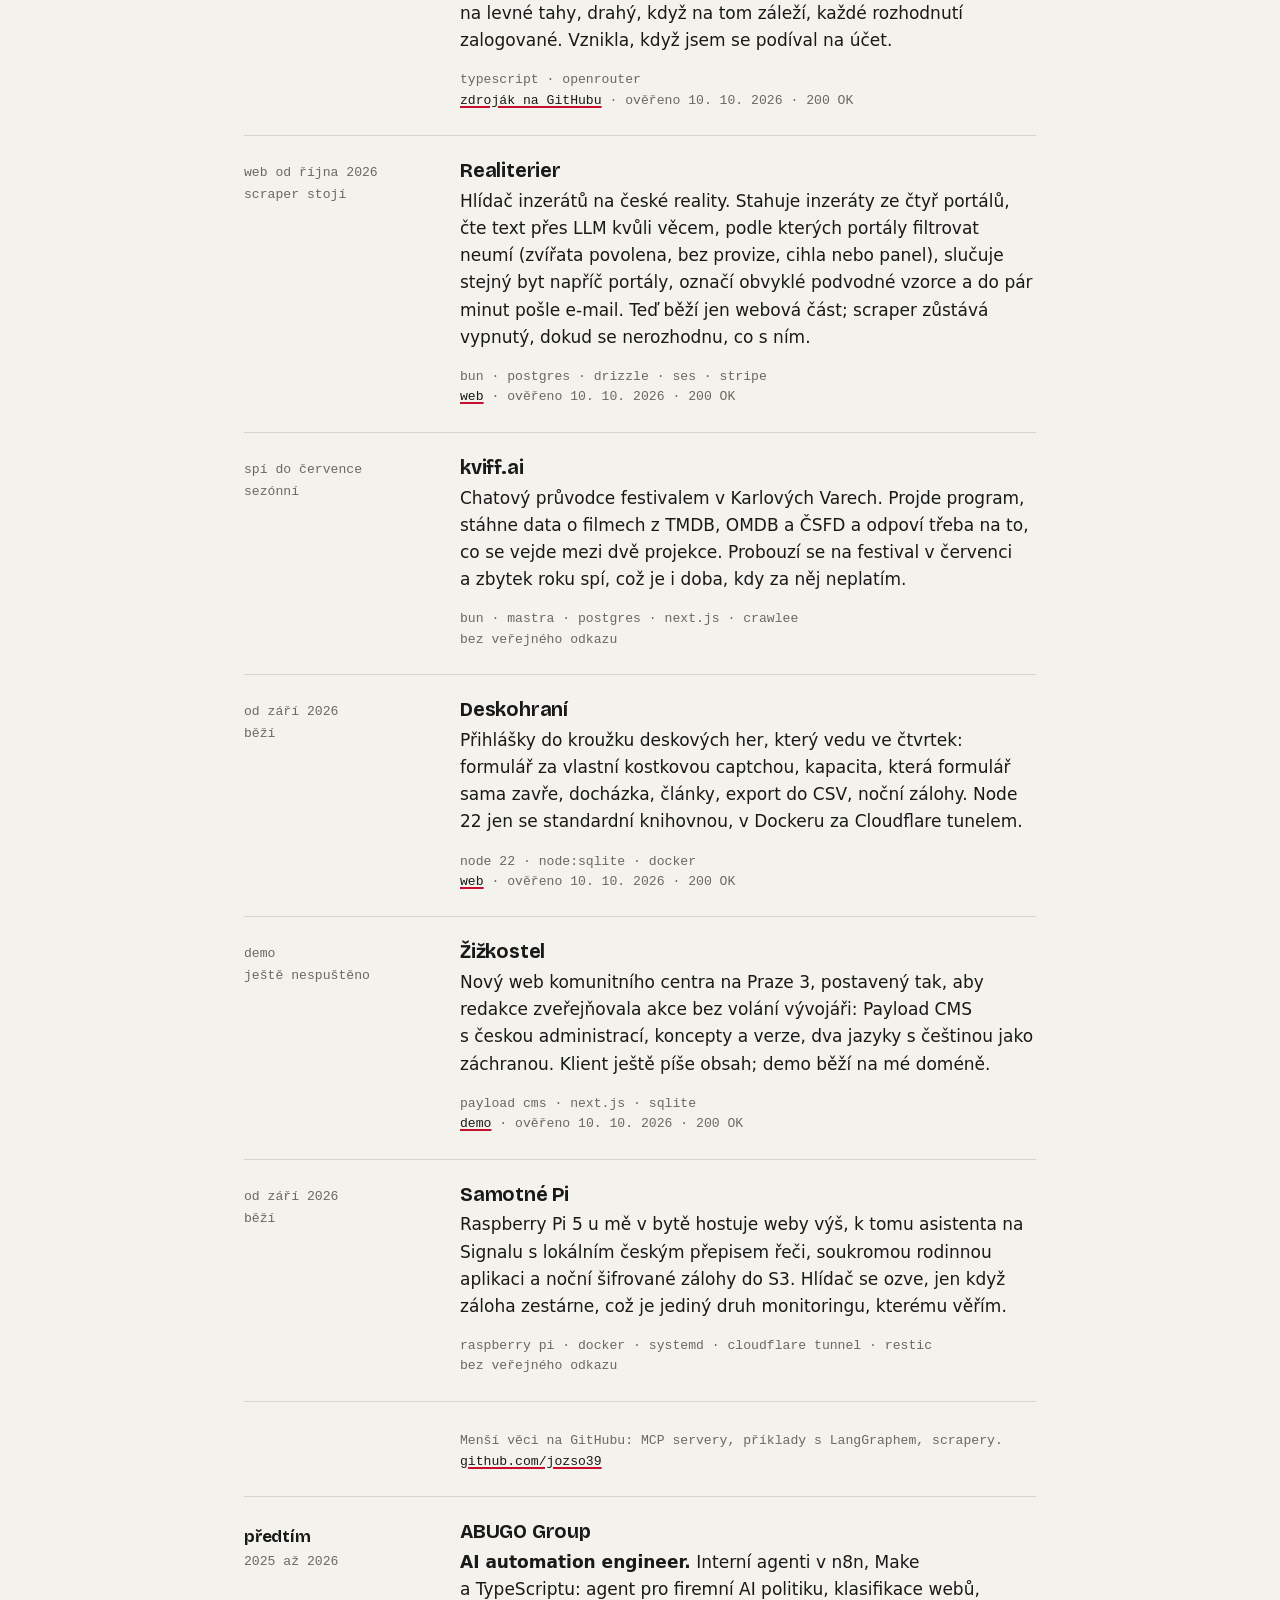
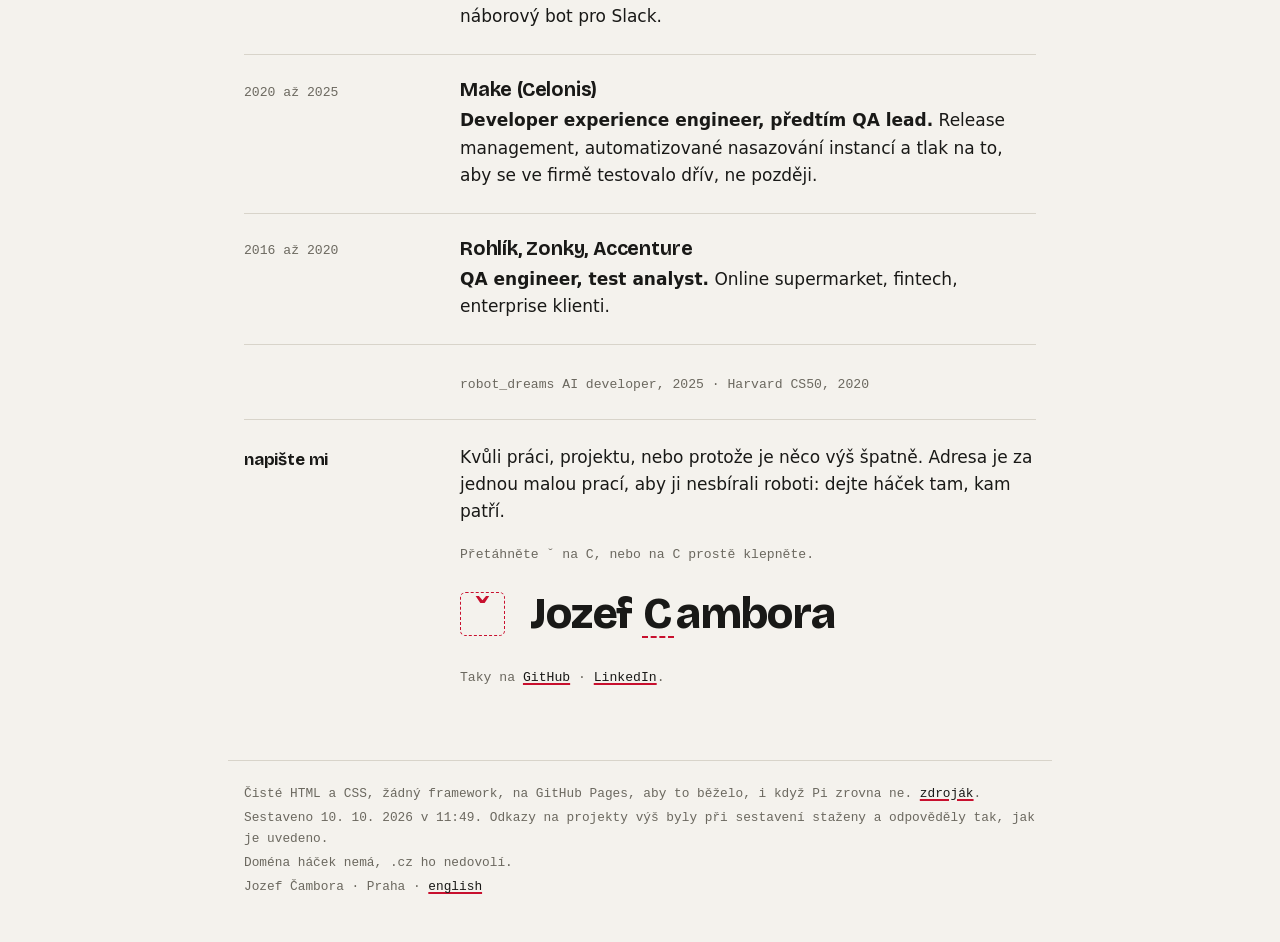
==== commit 3671e395: "Hero, last paragraph: the Pi and the agents on it, not the board-game club Co-Authored-By: Claude Op" ====
--- a/docs/cs/index.html
+++ b/docs/cs/index.html
@@ -4,14 +4,14 @@
 <meta charset="utf-8">
 <meta name="viewport" content="width=device-width,initial-scale=1">
 <title>Jozef Čambora, AI inženýr z Prahy</title>
-<meta name="description" content="V Medeviu stavím AI funkce pro ordinace. Předtím QA, šestičlenný QA tým a release engineering. Projekty, výsledky, kontakt.">
+<meta name="description" content="Nejdřív QA a release engineering, teď stavím a měřím AI funkce v Medeviu. Co mi běží, kde jsem pracoval, jak mě sehnat.">
 <link rel="canonical" href="https://cambora.cz/cs/">
 <link rel="alternate" hreflang="cs" href="https://cambora.cz/cs/">
 <link rel="alternate" hreflang="en" href="https://cambora.cz/">
 <link rel="alternate" hreflang="x-default" href="https://cambora.cz/">
 <meta property="og:type" content="profile">
 <meta property="og:title" content="Jozef Čambora, AI inženýr z Prahy">
-<meta property="og:description" content="V Medeviu stavím AI funkce pro ordinace. Předtím QA, šestičlenný QA tým a release engineering. Projekty, výsledky, kontakt.">
+<meta property="og:description" content="Nejdřív QA a release engineering, teď stavím a měřím AI funkce v Medeviu. Co mi běží, kde jsem pracoval, jak mě sehnat.">
 <meta property="og:url" content="https://cambora.cz/cs/">
 <meta property="og:image" content="https://cambora.cz/og.jpg">
 <meta property="og:locale" content="cs_CZ">
@@ -41,9 +41,9 @@
     <img class="photo" src="../jozef.jpg" width="480" height="480" alt="Jozef Čambora" fetchpriority="high">
     <h1 aria-label="Jozef Čambora"><span aria-hidden="true">Jozef <span class="nw"><span class="ch"><span class="under">Č</span><span class="over">C</span></span>ambora</span></span></h1>
     <p class="role">AI inženýr · Praha · v Medeviu od roku 2026</p>
-    <p class="intro">V Medeviu, přes které si české a slovenské ordinace píšou s pacienty, stavím AI funkce, které lékařům a sestrám šetří čas na administrativě. Dostal jsem se k tomu oklikou: QA, pak jsem postavil a vedl QA tým, potom release engineering a nakonec full-stack vývoj a budování AI automatizací a AI funkcí do produktu. Proto funkci radši změřím, než abych ji obdivoval.</p>
+    <p class="intro">Od QA jsem se přes release engineering dostal k <em>full-stack vývoji</em> a <em>budování AI automatizací a AI funkcí do produktu</em>. V Medeviu, přes které si české a slovenské ordinace píšou s pacienty, stavím AI funkce, které lékařům a sestrám šetří čas s administrativou, aby se mohli víc věnovat pacientům.</p>
     <p class="intro">Většinu kódu, který merguju a deployuju, píšou coding agenti, které si stavím sám. Moje práce je hlavně správně formulovat požadavky a kontrolovat jejich výstup.</p>
-    <p class="intro">Mimo práci vedu kroužek deskových her pro děti. Většina projektů níž běží na mém Raspberry Pi.</p>
+    <p class="intro">Většina projektů níž běží na mém Raspberry Pi a běží tam i část mých agentů. Pracovat můžu odkudkoli, kde mám telefon: pošlu agentovi úkol, ten na něm pracuje na Pi a já si výsledek zkontroluju později.</p>
     <p class="meta links"><a href="https://github.com/jozso39">GitHub</a> · <a href="https://www.linkedin.com/in/jozef-cambora">LinkedIn</a> · <a href="#contact">e-mail je dole</a></p>
   </section>
 
@@ -52,7 +52,7 @@
     <div class="body">
       <h2>Medevio</h2>
       <p>Mám na starosti AI části produktu: návrhy odpovědí pro lékaře, shrnutí požadavků pacientů česky i slovensky, zpracování hovorů a SMS, přepisy schůzek. Prompt, kód, nasazení a vyhodnocení, které rozhodne, jestli to vůbec půjde ven.</p>
-      <p>Udržuju konvence, skilly a runbooky, podle kterých agenti pracují, s přístupy ořezanými tak, aby agent mohl spustit datovou úlohu, ale nesáhl na ostrou ordinaci. Nejvíc pozornosti dávám vyhodnocení: soudci s opakovaným hlasováním, holdout sady, testy významnosti. Co neprojde čísly, letí, včetně pár mých vlastních nápadů.</p>
+      <p>Pracujeme agent-first. Udržuju konvence, skilly a runbooky, podle kterých agenti jedou, s přístupy ořezanými tak, aby agent mohl spustit datovou úlohu, ale nesáhl na ostrou ordinaci. Nejvíc mi záleží na vyhodnocení: soudci s opakovaným hlasováním, holdout sady, testy významnosti. Co neprojde čísly, letí, včetně pár mých vlastních nápadů.</p>
       <p class="meta">typescript · bun · fastify · postgres · aws · terraform · gitlab ci · langfuse · claude code · mcp</p>
     </div>
   </section>
@@ -127,31 +127,21 @@
     <aside class="gutter"><span class="k">předtím</span><span>2025 až 2026</span></aside>
     <div class="body">
       <h3>ABUGO Group</h3>
-      <p><span class="rolename">AI automation engineer.</span> Interní AI agenti v n8n, Make a TypeScriptu.</p>
-      <ul class="results" aria-label="Výsledky"><li>Chatbot k firemní AI politice ve Slacku, přes který si zaměstnanci každý den ověřovali, jestli daný AI nástroj smějí používat.</li><li>Agent, který prověřuje zahraniční weby jako možné zákazníky firem ze skupiny, třeba Smartsuppu, a podle vstupů od uživatelů označuje nebezpečné podvodné stránky. Stovky kontrol denně.</li></ul>
+      <p><span class="rolename">AI automation engineer.</span> Interní agenti v n8n, Make a TypeScriptu: agent pro firemní AI politiku, klasifikace webů, náborový bot pro Slack.</p>
     </div>
   </section>
   <section class="row">
-    <aside class="gutter"><span>2022 až 2025</span></aside>
+    <aside class="gutter"><span>2020 až 2025</span></aside>
     <div class="body">
       <h3>Make (Celonis)</h3>
-      <p><span class="rolename">Developer experience engineer.</span> Automatizoval jsem release pipeline, zavedl dohody o tom, kdo vlastní který bug, pomáhal stavět automatické nasazování instancí a táhl celofiremní posun k dřívějšímu testování.</p>
-      <ul class="results" aria-label="Výsledky"><li>Zapojil jsem AI do třídění tiketů, které jdou z podpory do vývoje: stovky týdně.</li></ul>
-    </div>
-  </section>
-  <section class="row">
-    <aside class="gutter"><span>2020 až 2022</span></aside>
-    <div class="body">
-      <h3>Make (Celonis)</h3>
-      <p><span class="rolename">QA lead.</span> Kvalita složitého no-code produktu na automatizaci, s automatickými testy zapojenými do nasazování.</p>
-      <ul class="results" aria-label="Výsledky"><li>Postavil jsem a vedl šestičlenný QA tým.</li><li>End-to-end testy v Cypressu, které chytily desítky kritických bugů dřív, než se dostaly do produkce.</li><li>Paralelizoval jsem sedm hodin automatických testů.</li></ul>
+      <p><span class="rolename">Developer experience engineer, předtím QA lead.</span> Release management, automatizované nasazování instancí a tlak na to, aby se ve firmě testovalo dřív, ne později.</p>
     </div>
   </section>
   <section class="row">
     <aside class="gutter"><span>2016 až 2020</span></aside>
     <div class="body">
       <h3>Rohlík, Zonky, Accenture</h3>
-      <p><span class="rolename">QA engineer, test analyst.</span> Ruční testování a analýza testů pro online supermarket, fintech a enterprise klienty. V Rohlíku jsem ho začal postupně automatizovat na úrovni API.</p>
+      <p><span class="rolename">QA engineer, test analyst.</span> Online supermarket, fintech, enterprise klienti.</p>
     </div>
   </section>
   <section class="row">
@@ -182,7 +172,7 @@
 
 <footer class="bottom">
   <p>Čisté HTML a CSS, žádný framework, na GitHub Pages, aby to běželo, i když Pi zrovna ne. <a href="https://github.com/jozso39/cambora.cz">zdroják</a>.</p>
-  <p>Sestaveno 10. 10. 2026 v 11:31. Odkazy na projekty výš byly při sestavení staženy a odpověděly tak, jak je uvedeno.</p>
+  <p>Sestaveno 10. 10. 2026 v 11:49. Odkazy na projekty výš byly při sestavení staženy a odpověděly tak, jak je uvedeno.</p>
   <p>Doména háček nemá, .cz ho nedovolí.</p>
   <p>Jozef Čambora · Praha · <a href="../" hreflang="en" lang="en">english</a></p>
 </footer>
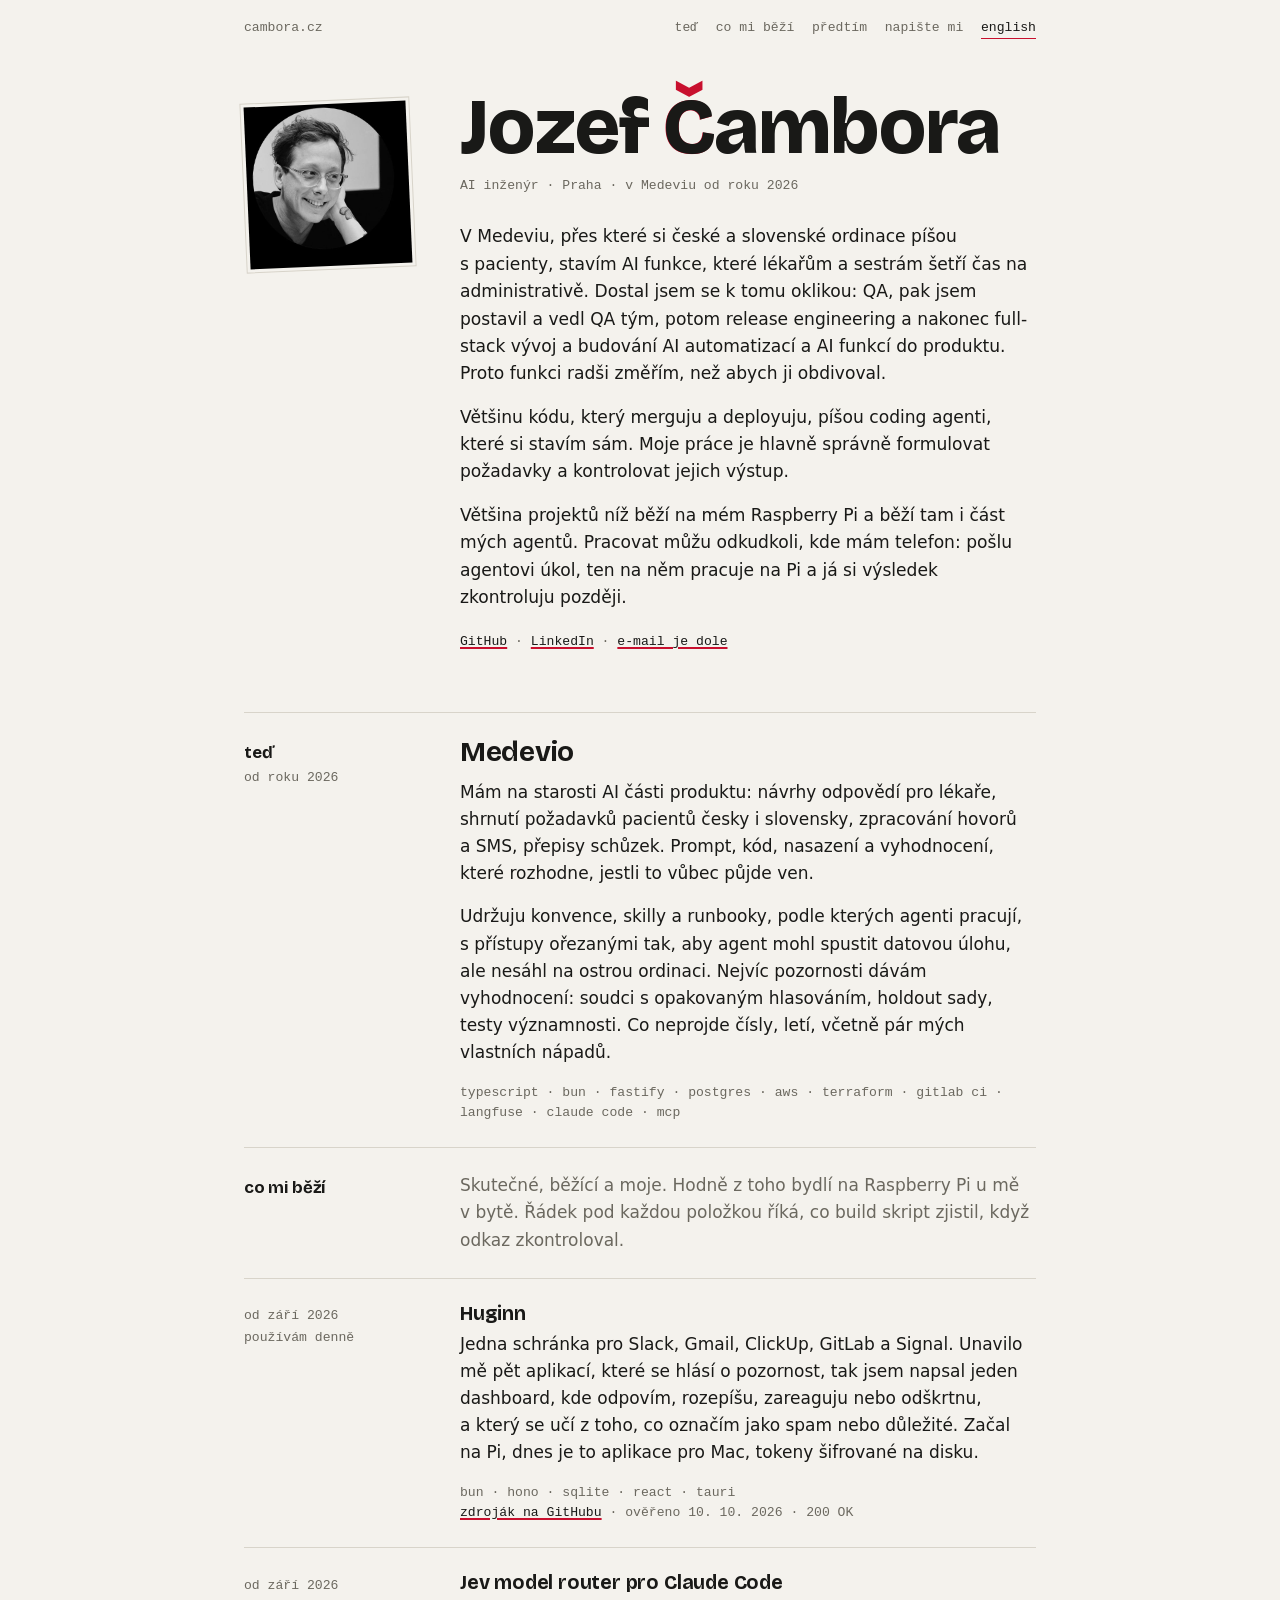
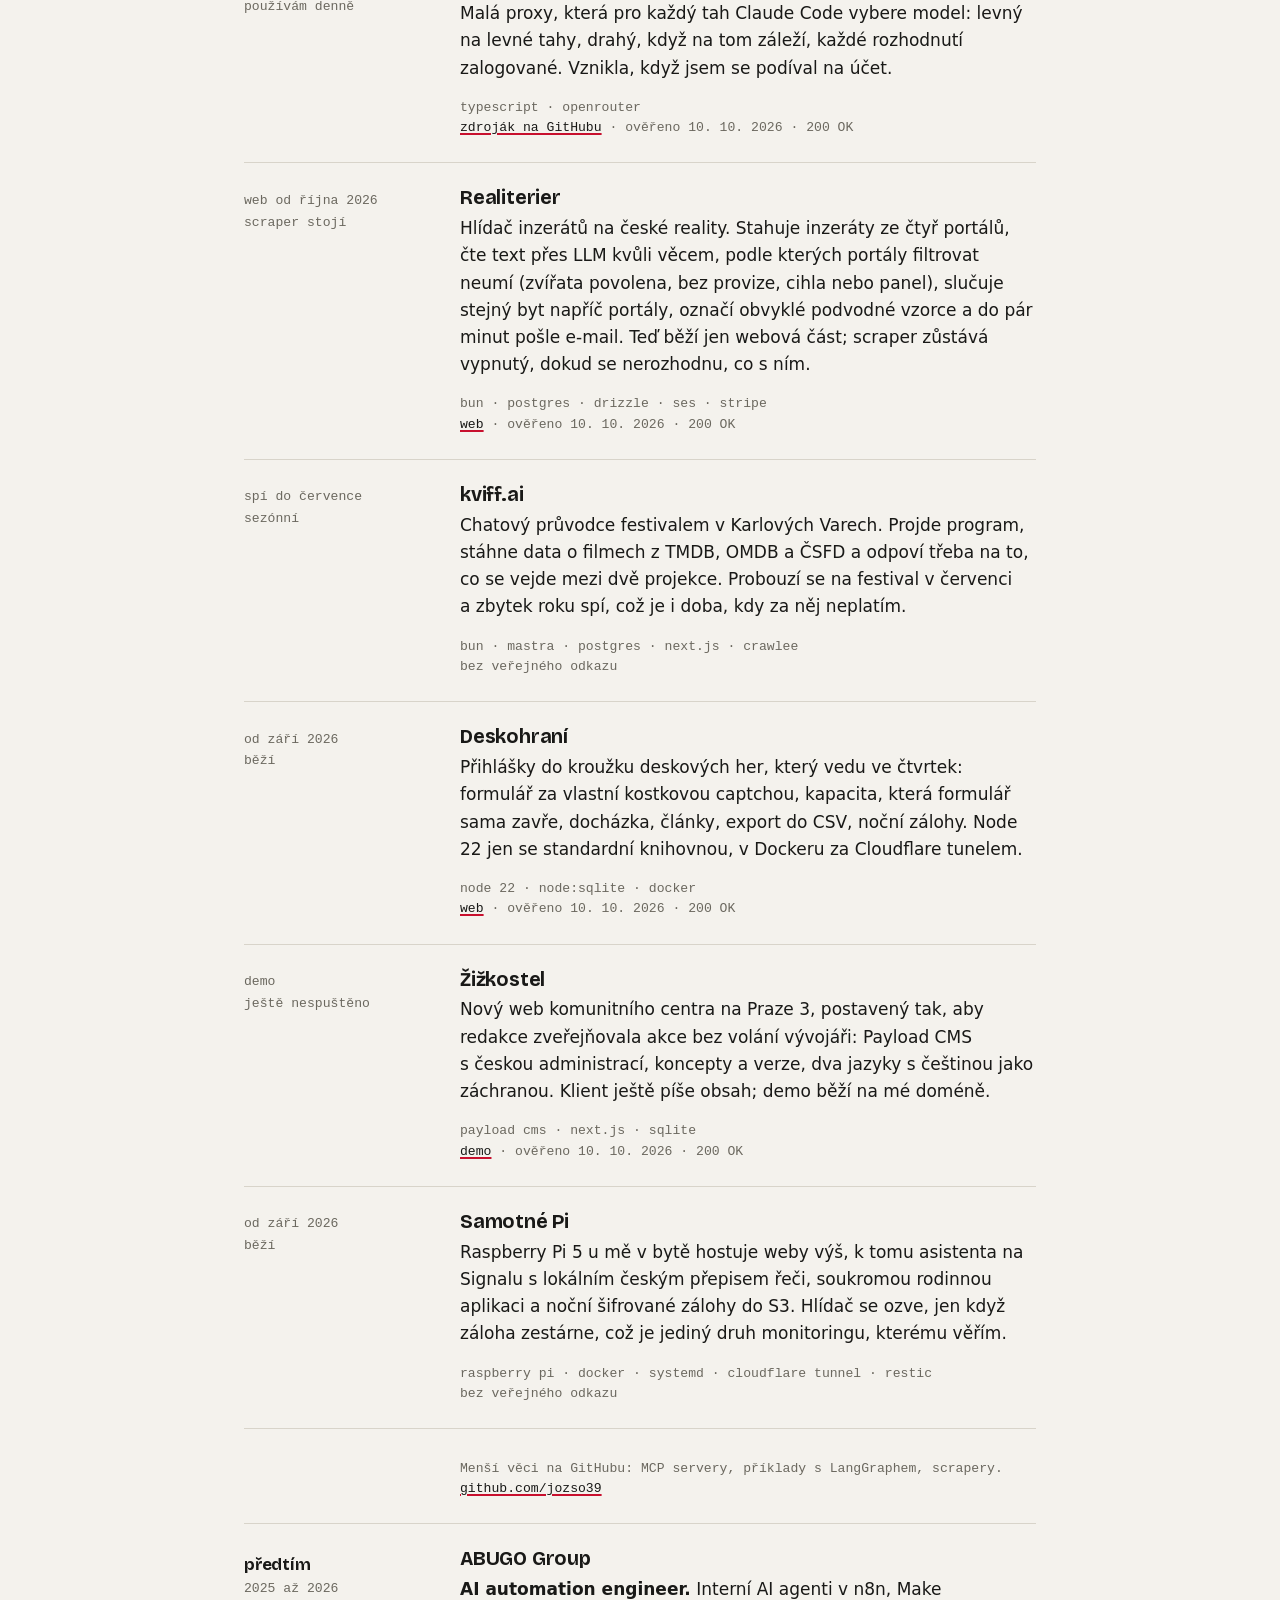
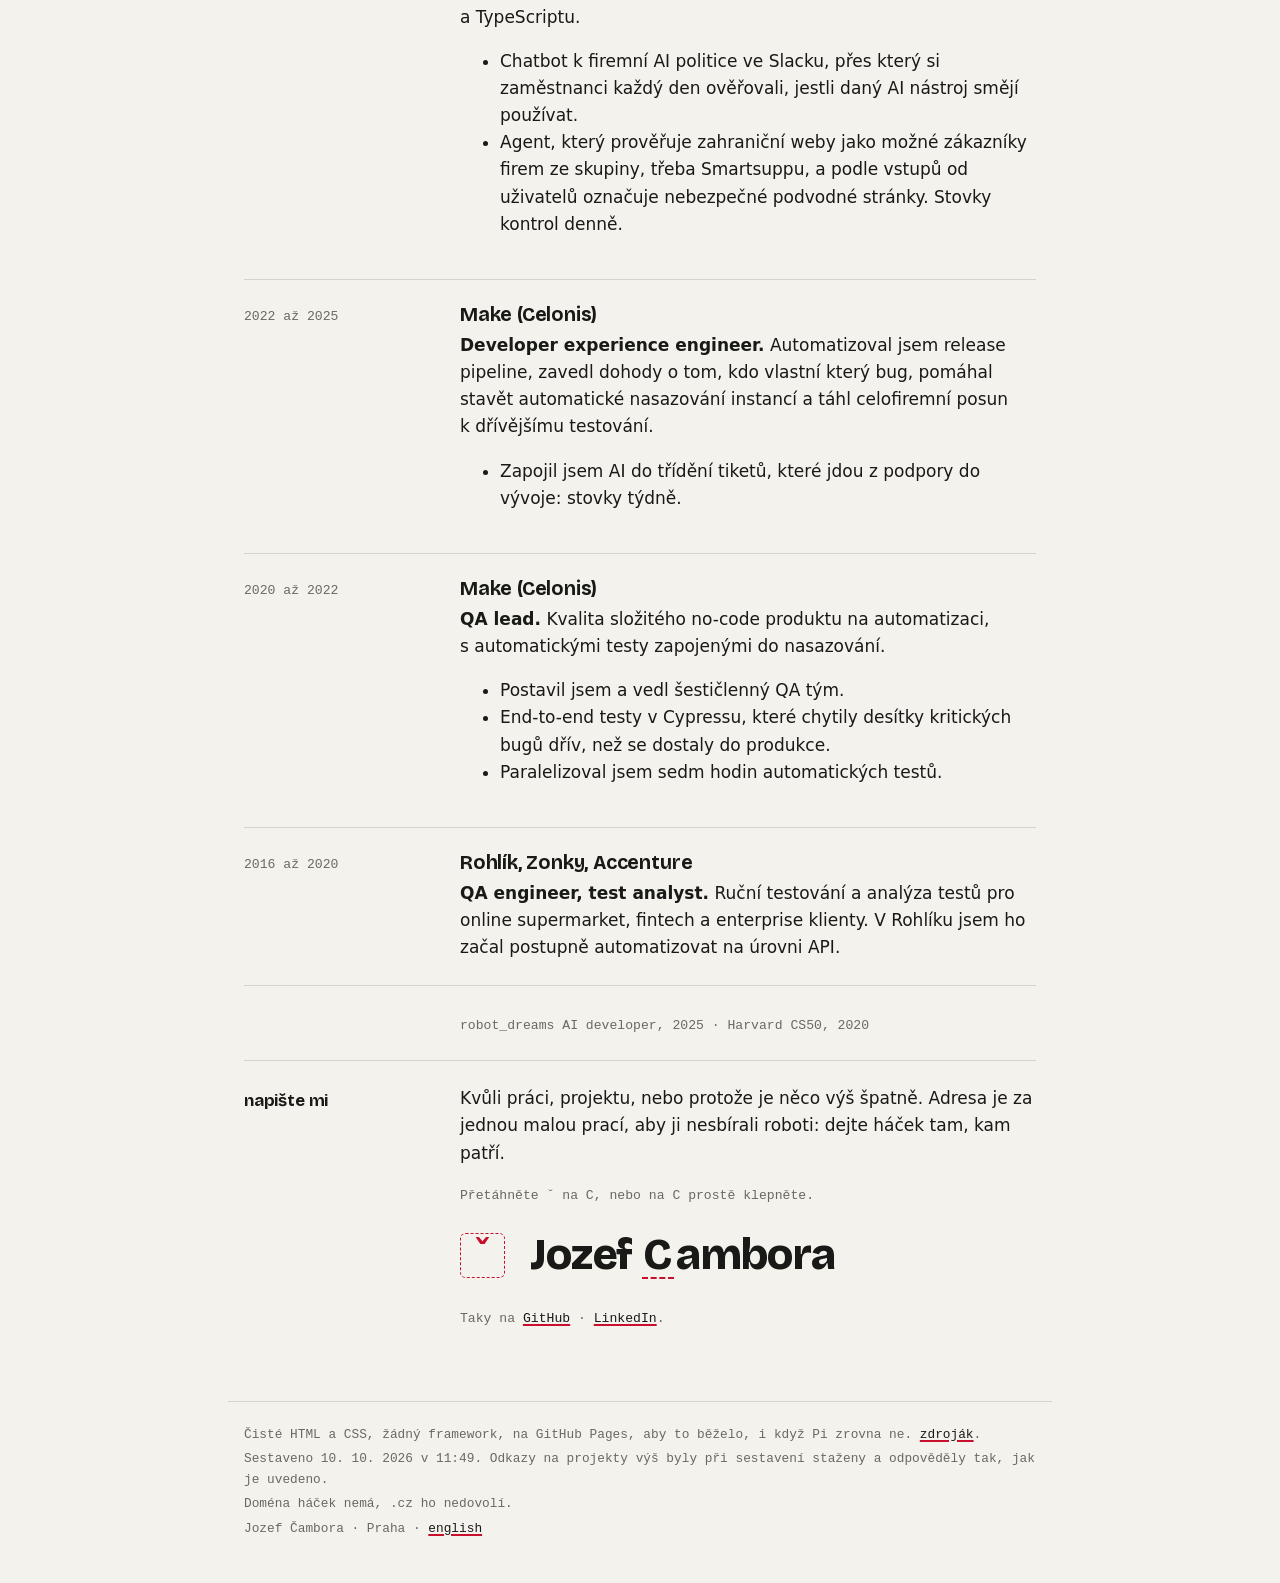
==== commit ca8b68ca: "Hero, last paragraph: same as on main Co-Authored-By: Claude Opus 5.5 <noreply@anthropic.com>" ====
--- a/docs/cs/index.html
+++ b/docs/cs/index.html
@@ -4,14 +4,14 @@
 <meta charset="utf-8">
 <meta name="viewport" content="width=device-width,initial-scale=1">
 <title>Jozef Čambora, AI inženýr z Prahy</title>
-<meta name="description" content="Nejdřív QA a release engineering, teď stavím a měřím AI funkce v Medeviu. Co mi běží, kde jsem pracoval, jak mě sehnat.">
+<meta name="description" content="V Medeviu stavím AI funkce pro ordinace. Předtím QA, šestičlenný QA tým a release engineering. Projekty, výsledky, kontakt.">
 <link rel="canonical" href="https://cambora.cz/cs/">
 <link rel="alternate" hreflang="cs" href="https://cambora.cz/cs/">
 <link rel="alternate" hreflang="en" href="https://cambora.cz/">
 <link rel="alternate" hreflang="x-default" href="https://cambora.cz/">
 <meta property="og:type" content="profile">
 <meta property="og:title" content="Jozef Čambora, AI inženýr z Prahy">
-<meta property="og:description" content="Nejdřív QA a release engineering, teď stavím a měřím AI funkce v Medeviu. Co mi běží, kde jsem pracoval, jak mě sehnat.">
+<meta property="og:description" content="V Medeviu stavím AI funkce pro ordinace. Předtím QA, šestičlenný QA tým a release engineering. Projekty, výsledky, kontakt.">
 <meta property="og:url" content="https://cambora.cz/cs/">
 <meta property="og:image" content="https://cambora.cz/og.jpg">
 <meta property="og:locale" content="cs_CZ">
@@ -41,7 +41,7 @@
     <img class="photo" src="../jozef.jpg" width="480" height="480" alt="Jozef Čambora" fetchpriority="high">
     <h1 aria-label="Jozef Čambora"><span aria-hidden="true">Jozef <span class="nw"><span class="ch"><span class="under">Č</span><span class="over">C</span></span>ambora</span></span></h1>
     <p class="role">AI inženýr · Praha · v Medeviu od roku 2026</p>
-    <p class="intro">Od QA jsem se přes release engineering dostal k <em>full-stack vývoji</em> a <em>budování AI automatizací a AI funkcí do produktu</em>. V Medeviu, přes které si české a slovenské ordinace píšou s pacienty, stavím AI funkce, které lékařům a sestrám šetří čas s administrativou, aby se mohli víc věnovat pacientům.</p>
+    <p class="intro">V Medeviu, přes které si české a slovenské ordinace píšou s pacienty, stavím AI funkce, které lékařům a sestrám šetří čas na administrativě. Dostal jsem se k tomu oklikou: QA, pak jsem postavil a vedl QA tým, potom release engineering a nakonec full-stack vývoj a budování AI automatizací a AI funkcí do produktu. Proto funkci radši změřím, než abych ji obdivoval.</p>
     <p class="intro">Většinu kódu, který merguju a deployuju, píšou coding agenti, které si stavím sám. Moje práce je hlavně správně formulovat požadavky a kontrolovat jejich výstup.</p>
     <p class="intro">Většina projektů níž běží na mém Raspberry Pi a běží tam i část mých agentů. Pracovat můžu odkudkoli, kde mám telefon: pošlu agentovi úkol, ten na něm pracuje na Pi a já si výsledek zkontroluju později.</p>
     <p class="meta links"><a href="https://github.com/jozso39">GitHub</a> · <a href="https://www.linkedin.com/in/jozef-cambora">LinkedIn</a> · <a href="#contact">e-mail je dole</a></p>
@@ -52,7 +52,7 @@
     <div class="body">
       <h2>Medevio</h2>
       <p>Mám na starosti AI části produktu: návrhy odpovědí pro lékaře, shrnutí požadavků pacientů česky i slovensky, zpracování hovorů a SMS, přepisy schůzek. Prompt, kód, nasazení a vyhodnocení, které rozhodne, jestli to vůbec půjde ven.</p>
-      <p>Pracujeme agent-first. Udržuju konvence, skilly a runbooky, podle kterých agenti jedou, s přístupy ořezanými tak, aby agent mohl spustit datovou úlohu, ale nesáhl na ostrou ordinaci. Nejvíc mi záleží na vyhodnocení: soudci s opakovaným hlasováním, holdout sady, testy významnosti. Co neprojde čísly, letí, včetně pár mých vlastních nápadů.</p>
+      <p>Udržuju konvence, skilly a runbooky, podle kterých agenti pracují, s přístupy ořezanými tak, aby agent mohl spustit datovou úlohu, ale nesáhl na ostrou ordinaci. Nejvíc pozornosti dávám vyhodnocení: soudci s opakovaným hlasováním, holdout sady, testy významnosti. Co neprojde čísly, letí, včetně pár mých vlastních nápadů.</p>
       <p class="meta">typescript · bun · fastify · postgres · aws · terraform · gitlab ci · langfuse · claude code · mcp</p>
     </div>
   </section>
@@ -127,21 +127,31 @@
     <aside class="gutter"><span class="k">předtím</span><span>2025 až 2026</span></aside>
     <div class="body">
       <h3>ABUGO Group</h3>
-      <p><span class="rolename">AI automation engineer.</span> Interní agenti v n8n, Make a TypeScriptu: agent pro firemní AI politiku, klasifikace webů, náborový bot pro Slack.</p>
+      <p><span class="rolename">AI automation engineer.</span> Interní AI agenti v n8n, Make a TypeScriptu.</p>
+      <ul class="results" aria-label="Výsledky"><li>Chatbot k firemní AI politice ve Slacku, přes který si zaměstnanci každý den ověřovali, jestli daný AI nástroj smějí používat.</li><li>Agent, který prověřuje zahraniční weby jako možné zákazníky firem ze skupiny, třeba Smartsuppu, a podle vstupů od uživatelů označuje nebezpečné podvodné stránky. Stovky kontrol denně.</li></ul>
     </div>
   </section>
   <section class="row">
-    <aside class="gutter"><span>2020 až 2025</span></aside>
+    <aside class="gutter"><span>2022 až 2025</span></aside>
     <div class="body">
       <h3>Make (Celonis)</h3>
-      <p><span class="rolename">Developer experience engineer, předtím QA lead.</span> Release management, automatizované nasazování instancí a tlak na to, aby se ve firmě testovalo dřív, ne později.</p>
+      <p><span class="rolename">Developer experience engineer.</span> Automatizoval jsem release pipeline, zavedl dohody o tom, kdo vlastní který bug, pomáhal stavět automatické nasazování instancí a táhl celofiremní posun k dřívějšímu testování.</p>
+      <ul class="results" aria-label="Výsledky"><li>Zapojil jsem AI do třídění tiketů, které jdou z podpory do vývoje: stovky týdně.</li></ul>
+    </div>
+  </section>
+  <section class="row">
+    <aside class="gutter"><span>2020 až 2022</span></aside>
+    <div class="body">
+      <h3>Make (Celonis)</h3>
+      <p><span class="rolename">QA lead.</span> Kvalita složitého no-code produktu na automatizaci, s automatickými testy zapojenými do nasazování.</p>
+      <ul class="results" aria-label="Výsledky"><li>Postavil jsem a vedl šestičlenný QA tým.</li><li>End-to-end testy v Cypressu, které chytily desítky kritických bugů dřív, než se dostaly do produkce.</li><li>Paralelizoval jsem sedm hodin automatických testů.</li></ul>
     </div>
   </section>
   <section class="row">
     <aside class="gutter"><span>2016 až 2020</span></aside>
     <div class="body">
       <h3>Rohlík, Zonky, Accenture</h3>
-      <p><span class="rolename">QA engineer, test analyst.</span> Online supermarket, fintech, enterprise klienti.</p>
+      <p><span class="rolename">QA engineer, test analyst.</span> Ruční testování a analýza testů pro online supermarket, fintech a enterprise klienty. V Rohlíku jsem ho začal postupně automatizovat na úrovni API.</p>
     </div>
   </section>
   <section class="row">
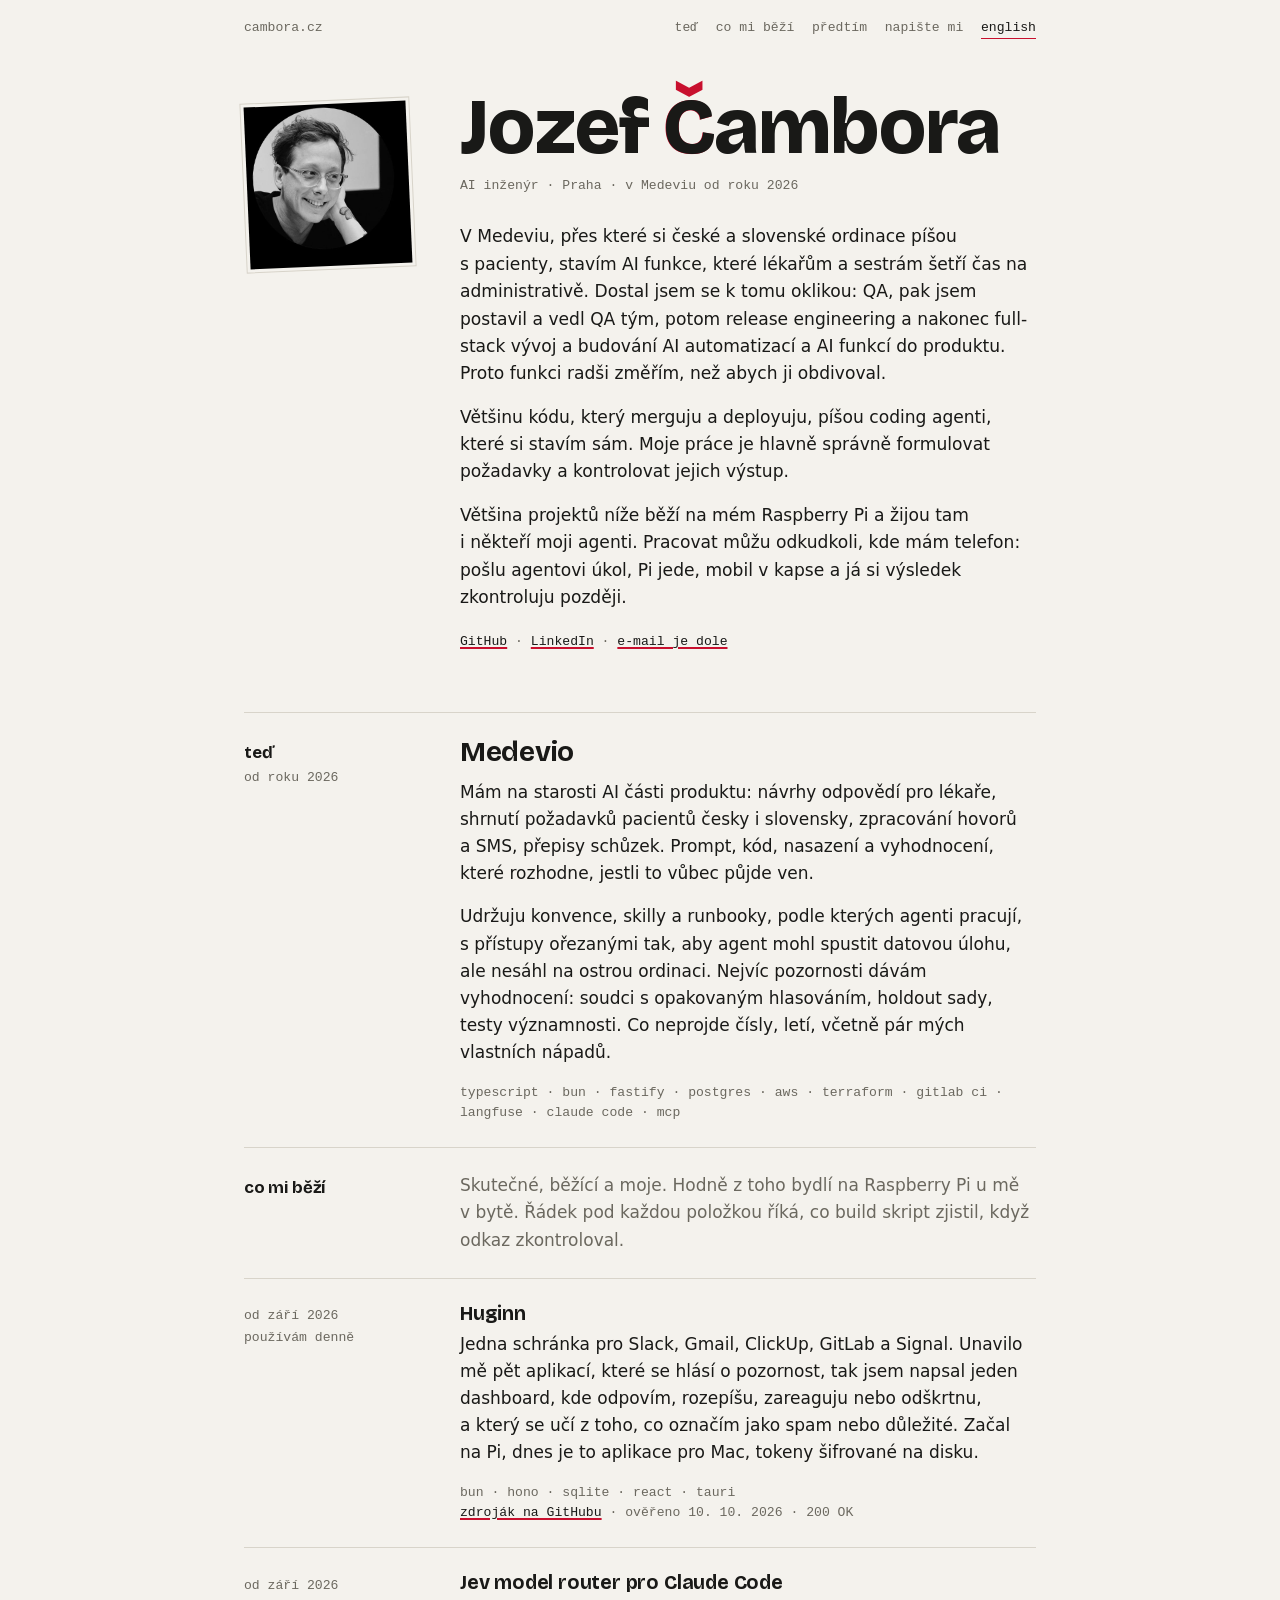
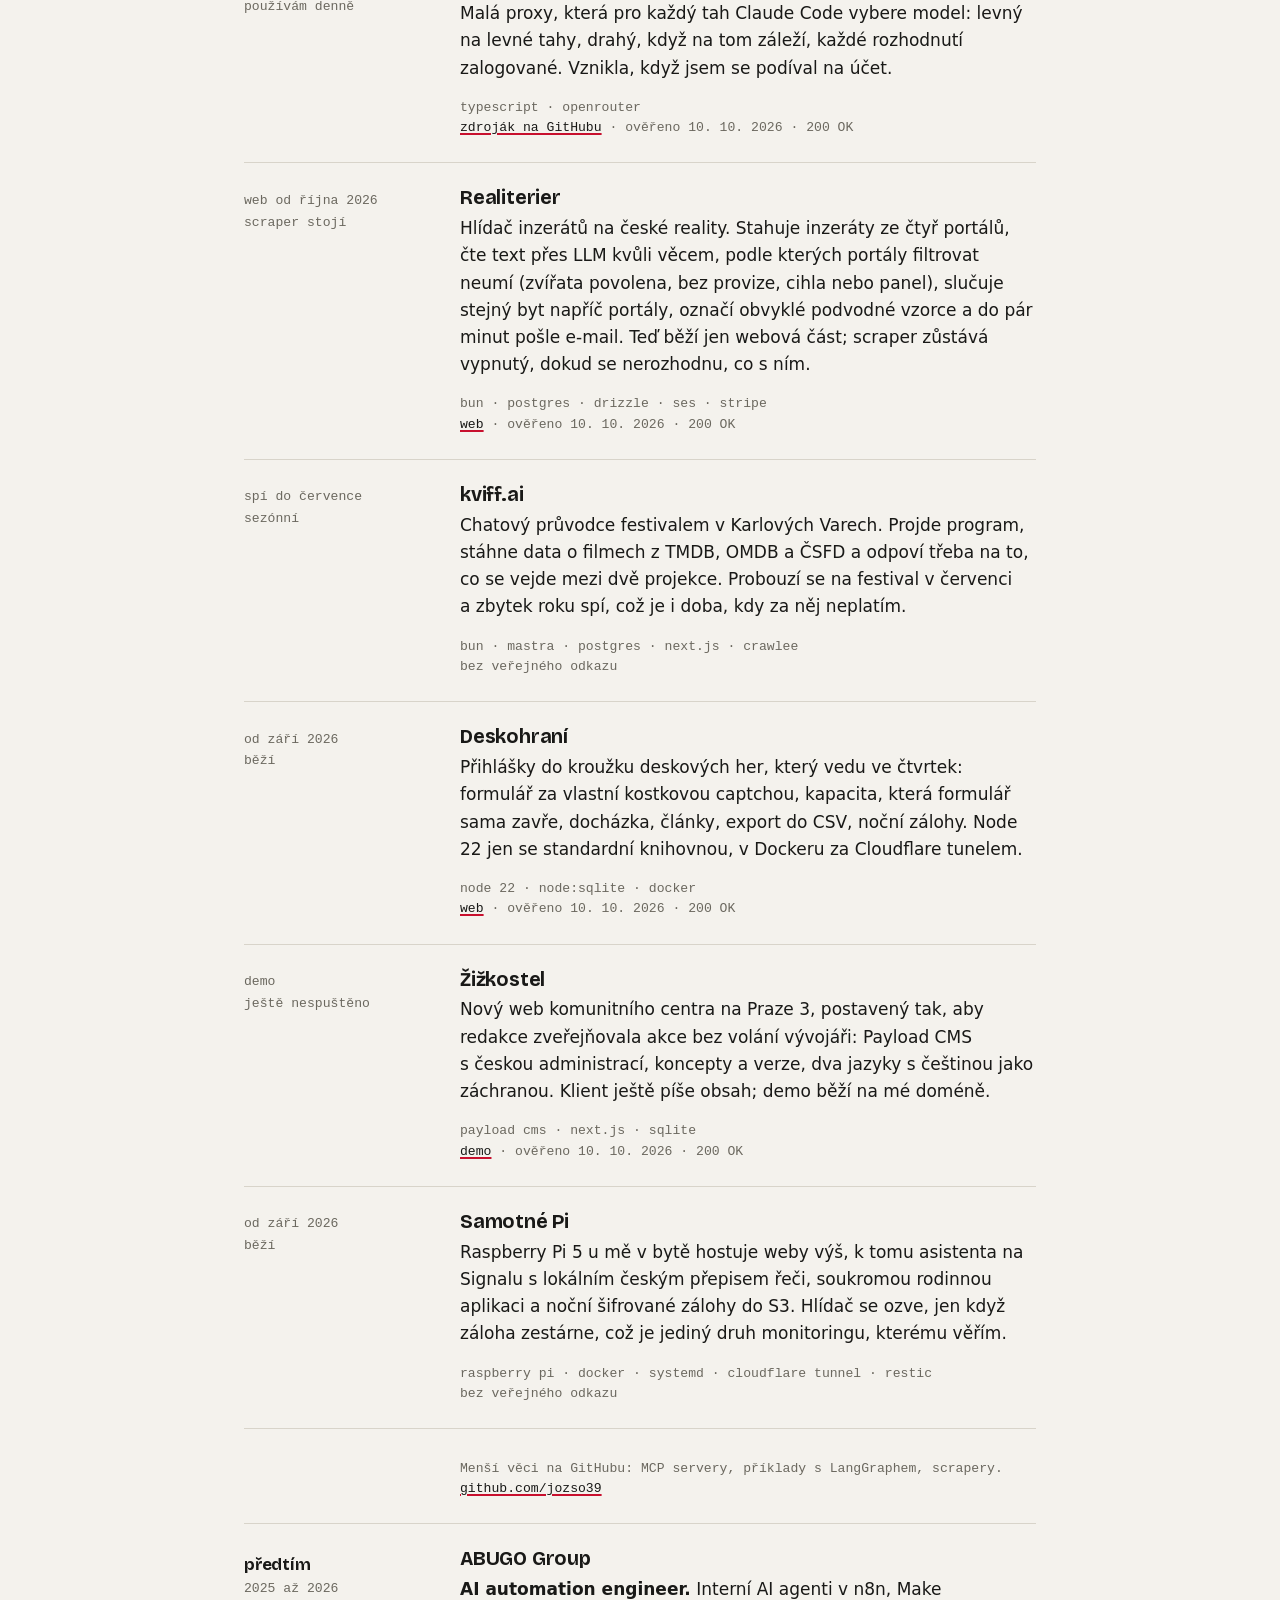
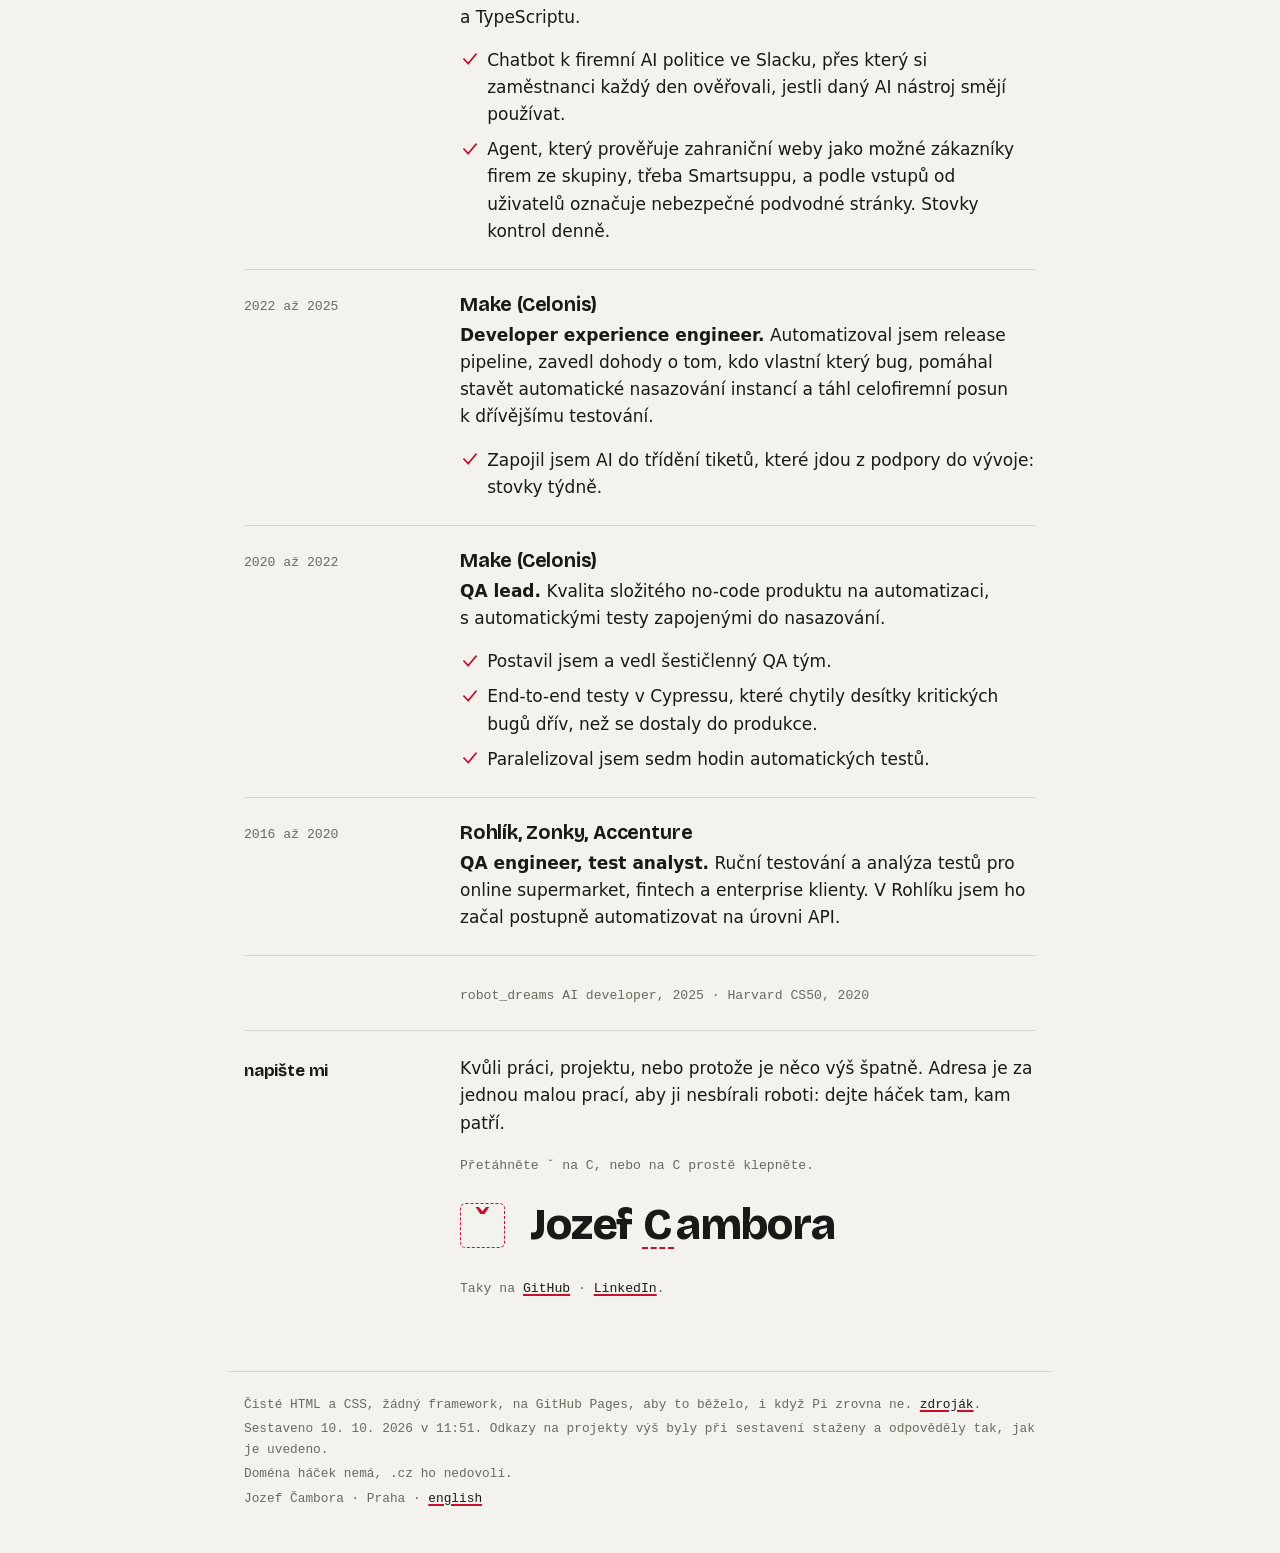
==== commit 8ace5329: "Merge branch 'results-preview'" ====
--- a/docs/cs/index.html
+++ b/docs/cs/index.html
@@ -43,7 +43,7 @@
     <p class="role">AI inženýr · Praha · v Medeviu od roku 2026</p>
     <p class="intro">V Medeviu, přes které si české a slovenské ordinace píšou s pacienty, stavím AI funkce, které lékařům a sestrám šetří čas na administrativě. Dostal jsem se k tomu oklikou: QA, pak jsem postavil a vedl QA tým, potom release engineering a nakonec full-stack vývoj a budování AI automatizací a AI funkcí do produktu. Proto funkci radši změřím, než abych ji obdivoval.</p>
     <p class="intro">Většinu kódu, který merguju a deployuju, píšou coding agenti, které si stavím sám. Moje práce je hlavně správně formulovat požadavky a kontrolovat jejich výstup.</p>
-    <p class="intro">Většina projektů níž běží na mém Raspberry Pi a běží tam i část mých agentů. Pracovat můžu odkudkoli, kde mám telefon: pošlu agentovi úkol, ten na něm pracuje na Pi a já si výsledek zkontroluju později.</p>
+    <p class="intro">Většina projektů níže běží na mém Raspberry Pi a žijou tam i někteří moji agenti. Pracovat můžu odkudkoli, kde mám telefon: pošlu agentovi úkol, Pi jede, mobil v kapse a já si výsledek zkontroluju později.</p>
     <p class="meta links"><a href="https://github.com/jozso39">GitHub</a> · <a href="https://www.linkedin.com/in/jozef-cambora">LinkedIn</a> · <a href="#contact">e-mail je dole</a></p>
   </section>
 
@@ -182,7 +182,7 @@
 
 <footer class="bottom">
   <p>Čisté HTML a CSS, žádný framework, na GitHub Pages, aby to běželo, i když Pi zrovna ne. <a href="https://github.com/jozso39/cambora.cz">zdroják</a>.</p>
-  <p>Sestaveno 10. 10. 2026 v 11:49. Odkazy na projekty výš byly při sestavení staženy a odpověděly tak, jak je uvedeno.</p>
+  <p>Sestaveno 10. 10. 2026 v 11:51. Odkazy na projekty výš byly při sestavení staženy a odpověděly tak, jak je uvedeno.</p>
   <p>Doména háček nemá, .cz ho nedovolí.</p>
   <p>Jozef Čambora · Praha · <a href="../" hreflang="en" lang="en">english</a></p>
 </footer>
--- a/docs/style.css
+++ b/docs/style.css
@@ -126,7 +126,6 @@
 .ch .over { position: absolute; left: 0; top: 0; color: var(--ink); }
 .role { color: var(--ink-2); margin-bottom: 1.7rem; }
 .intro { max-width: var(--measure); font-size: 1.07rem; }
-.intro em { font-style: italic; text-decoration: underline; text-decoration-color: var(--red); text-decoration-thickness: 1.5px; text-underline-offset: 0.18em; }
 .links { margin-top: 1.3rem; }
 .photo {
   float: right;
@@ -163,6 +162,22 @@
 .body .meta { margin-top: 0.35rem; }
 .lead { color: var(--ink-2); }
 .rolename { font-weight: 600; }
+
+/* Results: a red-pen tick, the same red as the háček. A teacher's mark for
+   "this one is right", drawn in CSS so it does not depend on a font glyph. */
+.results { list-style: none; margin: 0.75rem 0 0; padding: 0; }
+.results li { position: relative; padding-left: 1.7rem; margin-bottom: 0.5rem; }
+.results li:last-child { margin-bottom: 0; }
+.results li::before {
+  content: "";
+  position: absolute;
+  left: 0.2rem; top: 0.38em;
+  width: 0.72rem; height: 0.36rem;
+  border-left: 2.5px solid var(--red);
+  border-bottom: 2.5px solid var(--red);
+  border-bottom-left-radius: 1px;
+  transform: rotate(-50deg) skewX(-6deg);
+}
 
 @media (min-width: 860px) {
   .row { grid-template-columns: var(--gutter) minmax(0, var(--measure)); }
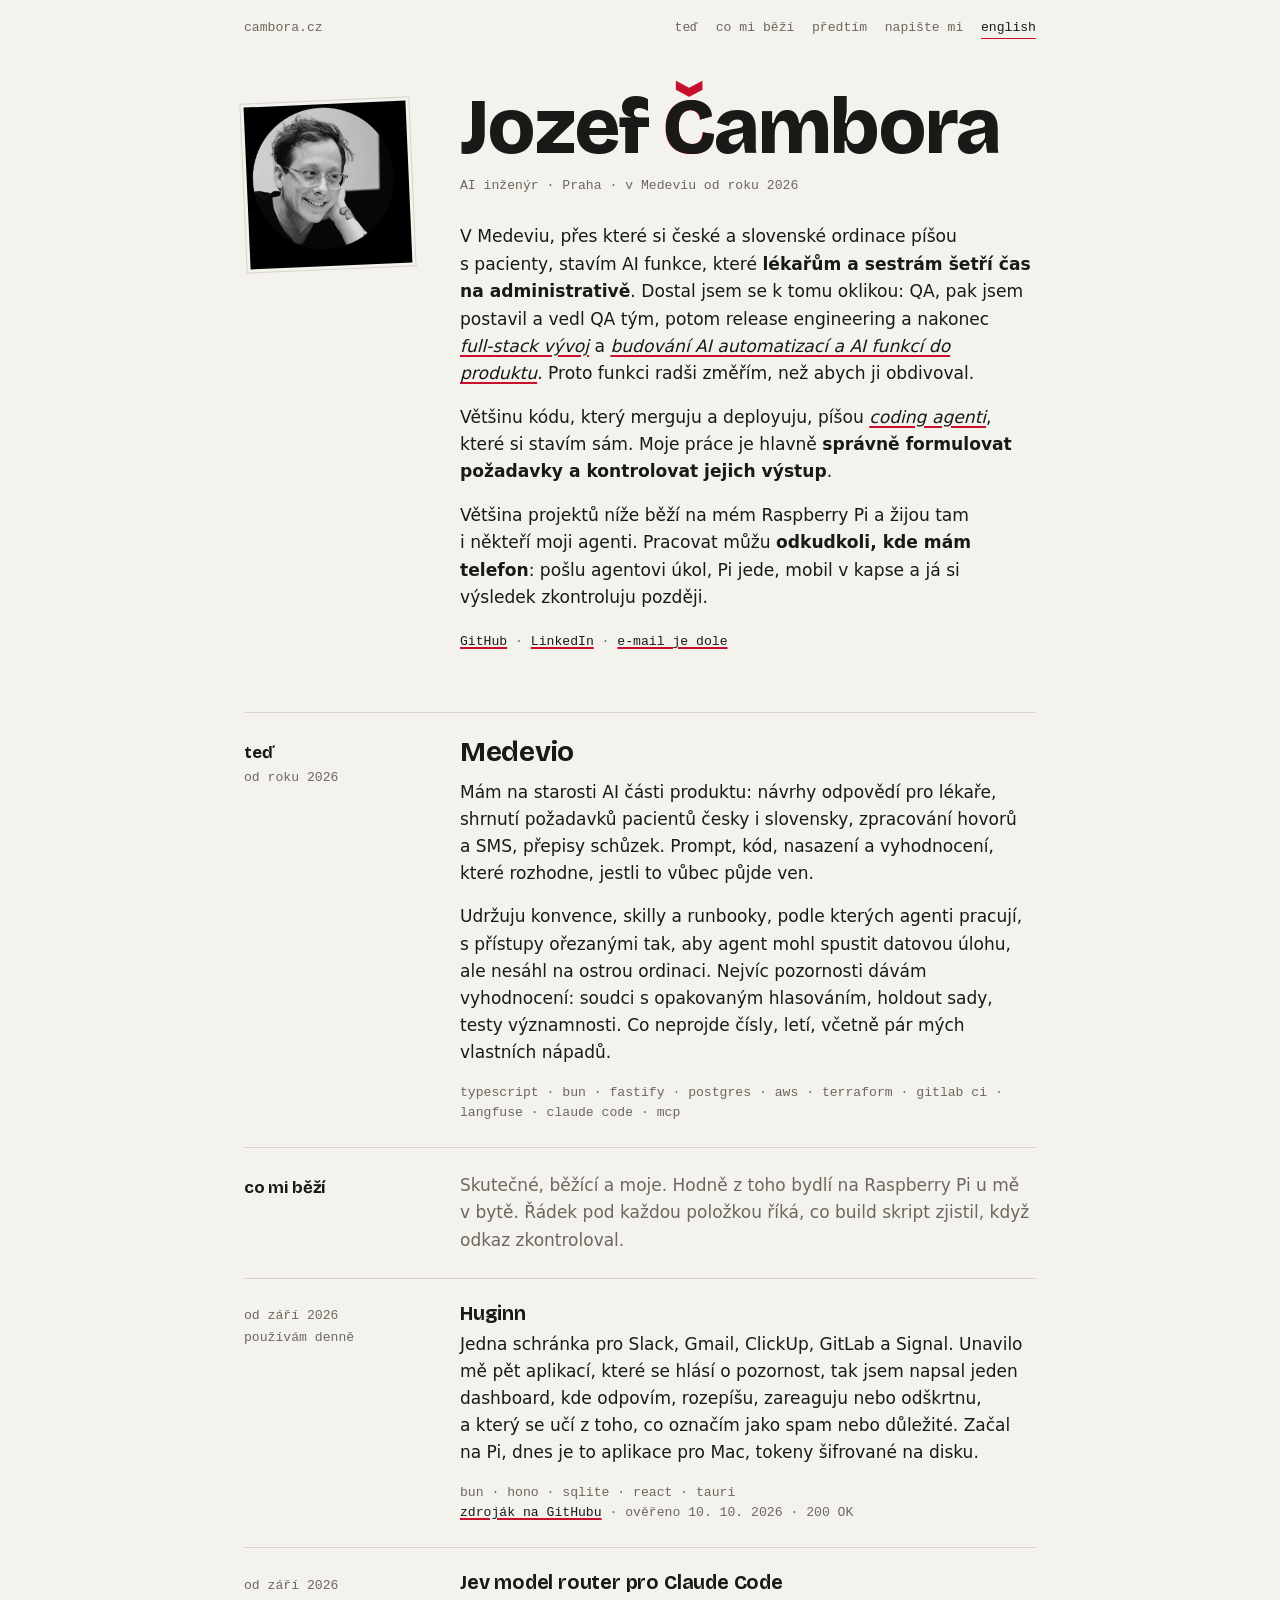
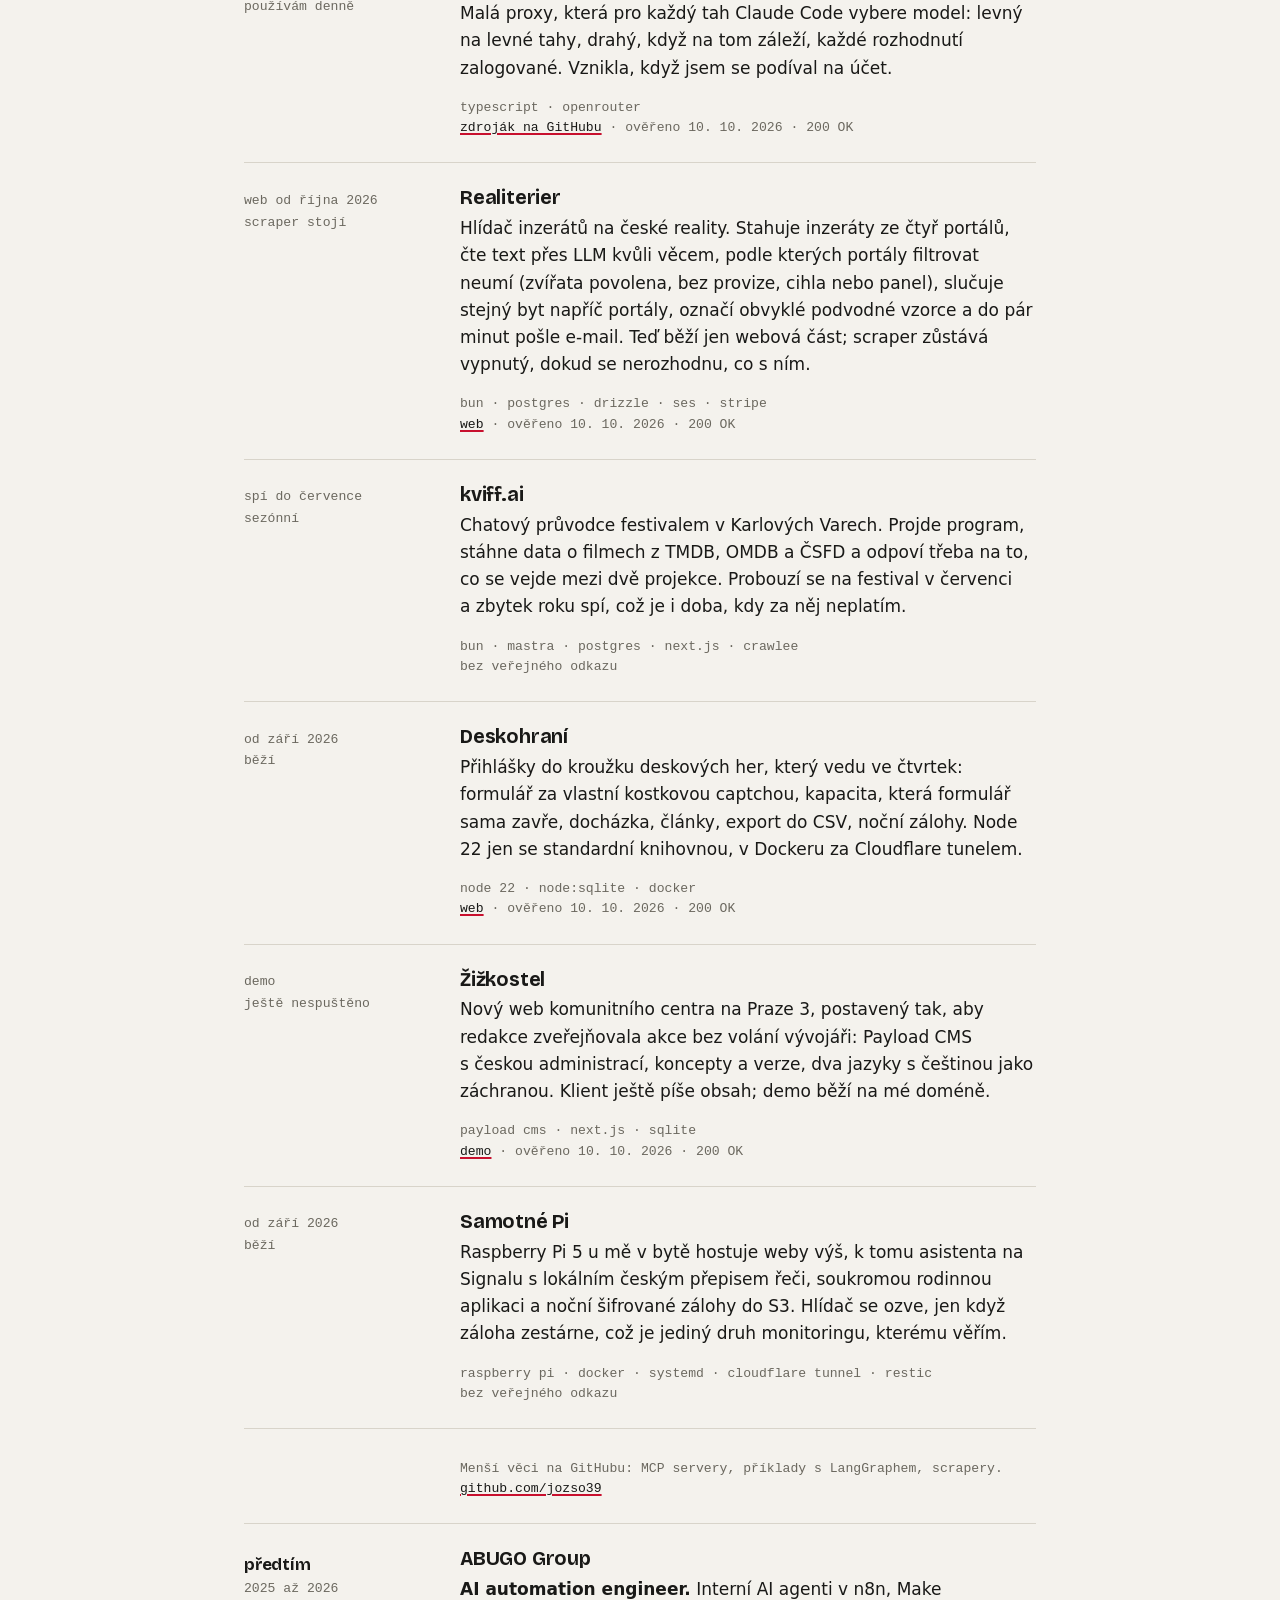
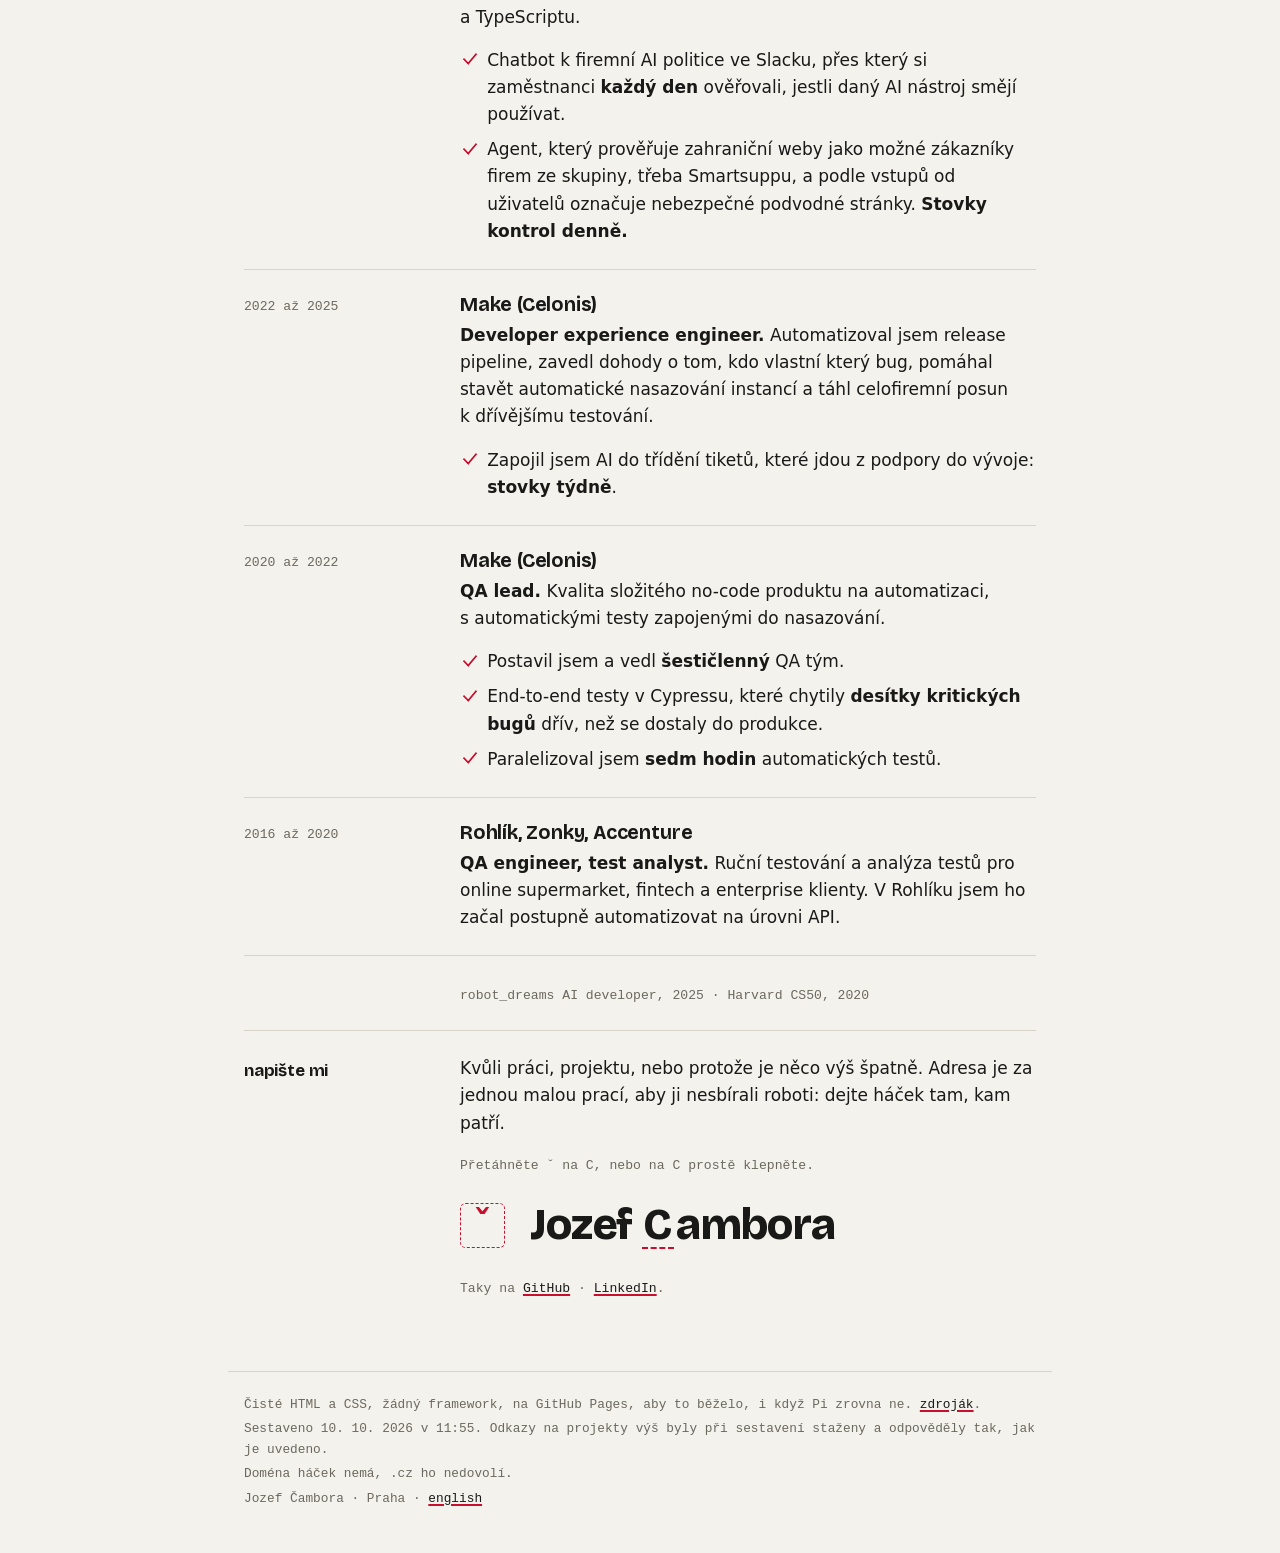
==== commit e04efe11: "Emphasis back: red-underlined italics for the career path, bold for the point Bold also marks the me" ====
--- a/docs/cs/index.html
+++ b/docs/cs/index.html
@@ -41,9 +41,9 @@
     <img class="photo" src="../jozef.jpg" width="480" height="480" alt="Jozef Čambora" fetchpriority="high">
     <h1 aria-label="Jozef Čambora"><span aria-hidden="true">Jozef <span class="nw"><span class="ch"><span class="under">Č</span><span class="over">C</span></span>ambora</span></span></h1>
     <p class="role">AI inženýr · Praha · v Medeviu od roku 2026</p>
-    <p class="intro">V Medeviu, přes které si české a slovenské ordinace píšou s pacienty, stavím AI funkce, které lékařům a sestrám šetří čas na administrativě. Dostal jsem se k tomu oklikou: QA, pak jsem postavil a vedl QA tým, potom release engineering a nakonec full-stack vývoj a budování AI automatizací a AI funkcí do produktu. Proto funkci radši změřím, než abych ji obdivoval.</p>
-    <p class="intro">Většinu kódu, který merguju a deployuju, píšou coding agenti, které si stavím sám. Moje práce je hlavně správně formulovat požadavky a kontrolovat jejich výstup.</p>
-    <p class="intro">Většina projektů níže běží na mém Raspberry Pi a žijou tam i někteří moji agenti. Pracovat můžu odkudkoli, kde mám telefon: pošlu agentovi úkol, Pi jede, mobil v kapse a já si výsledek zkontroluju později.</p>
+    <p class="intro">V Medeviu, přes které si české a slovenské ordinace píšou s pacienty, stavím AI funkce, které <strong>lékařům a sestrám šetří čas na administrativě</strong>. Dostal jsem se k tomu oklikou: QA, pak jsem postavil a vedl QA tým, potom release engineering a nakonec <em><span class="nw">full-stack</span> vývoj</em> a <em>budování AI automatizací a AI funkcí do produktu</em>. Proto funkci radši změřím, než abych ji obdivoval.</p>
+    <p class="intro">Většinu kódu, který merguju a deployuju, píšou <em>coding agenti</em>, které si stavím sám. Moje práce je hlavně <strong>správně formulovat požadavky a kontrolovat jejich výstup</strong>.</p>
+    <p class="intro">Většina projektů níže běží na mém Raspberry Pi a žijou tam i někteří moji agenti. Pracovat můžu <strong>odkudkoli, kde mám telefon</strong>: pošlu agentovi úkol, Pi jede, mobil v kapse a já si výsledek zkontroluju později.</p>
     <p class="meta links"><a href="https://github.com/jozso39">GitHub</a> · <a href="https://www.linkedin.com/in/jozef-cambora">LinkedIn</a> · <a href="#contact">e-mail je dole</a></p>
   </section>
 
@@ -128,7 +128,7 @@
     <div class="body">
       <h3>ABUGO Group</h3>
       <p><span class="rolename">AI automation engineer.</span> Interní AI agenti v n8n, Make a TypeScriptu.</p>
-      <ul class="results" aria-label="Výsledky"><li>Chatbot k firemní AI politice ve Slacku, přes který si zaměstnanci každý den ověřovali, jestli daný AI nástroj smějí používat.</li><li>Agent, který prověřuje zahraniční weby jako možné zákazníky firem ze skupiny, třeba Smartsuppu, a podle vstupů od uživatelů označuje nebezpečné podvodné stránky. Stovky kontrol denně.</li></ul>
+      <ul class="results" aria-label="Výsledky"><li>Chatbot k firemní AI politice ve Slacku, přes který si zaměstnanci <strong>každý den</strong> ověřovali, jestli daný AI nástroj smějí používat.</li><li>Agent, který prověřuje zahraniční weby jako možné zákazníky firem ze skupiny, třeba Smartsuppu, a podle vstupů od uživatelů označuje nebezpečné podvodné stránky. <strong>Stovky kontrol denně.</strong></li></ul>
     </div>
   </section>
   <section class="row">
@@ -136,7 +136,7 @@
     <div class="body">
       <h3>Make (Celonis)</h3>
       <p><span class="rolename">Developer experience engineer.</span> Automatizoval jsem release pipeline, zavedl dohody o tom, kdo vlastní který bug, pomáhal stavět automatické nasazování instancí a táhl celofiremní posun k dřívějšímu testování.</p>
-      <ul class="results" aria-label="Výsledky"><li>Zapojil jsem AI do třídění tiketů, které jdou z podpory do vývoje: stovky týdně.</li></ul>
+      <ul class="results" aria-label="Výsledky"><li>Zapojil jsem AI do třídění tiketů, které jdou z podpory do vývoje: <strong>stovky týdně</strong>.</li></ul>
     </div>
   </section>
   <section class="row">
@@ -144,7 +144,7 @@
     <div class="body">
       <h3>Make (Celonis)</h3>
       <p><span class="rolename">QA lead.</span> Kvalita složitého no-code produktu na automatizaci, s automatickými testy zapojenými do nasazování.</p>
-      <ul class="results" aria-label="Výsledky"><li>Postavil jsem a vedl šestičlenný QA tým.</li><li>End-to-end testy v Cypressu, které chytily desítky kritických bugů dřív, než se dostaly do produkce.</li><li>Paralelizoval jsem sedm hodin automatických testů.</li></ul>
+      <ul class="results" aria-label="Výsledky"><li>Postavil jsem a vedl <strong>šestičlenný</strong> QA tým.</li><li>End-to-end testy v Cypressu, které chytily <strong>desítky kritických bugů</strong> dřív, než se dostaly do produkce.</li><li>Paralelizoval jsem <strong>sedm hodin</strong> automatických testů.</li></ul>
     </div>
   </section>
   <section class="row">
@@ -182,7 +182,7 @@
 
 <footer class="bottom">
   <p>Čisté HTML a CSS, žádný framework, na GitHub Pages, aby to běželo, i když Pi zrovna ne. <a href="https://github.com/jozso39/cambora.cz">zdroják</a>.</p>
-  <p>Sestaveno 10. 10. 2026 v 11:51. Odkazy na projekty výš byly při sestavení staženy a odpověděly tak, jak je uvedeno.</p>
+  <p>Sestaveno 10. 10. 2026 v 11:55. Odkazy na projekty výš byly při sestavení staženy a odpověděly tak, jak je uvedeno.</p>
   <p>Doména háček nemá, .cz ho nedovolí.</p>
   <p>Jozef Čambora · Praha · <a href="../" hreflang="en" lang="en">english</a></p>
 </footer>
--- a/docs/style.css
+++ b/docs/style.css
@@ -126,6 +126,10 @@
 .ch .over { position: absolute; left: 0; top: 0; color: var(--ink); }
 .role { color: var(--ink-2); margin-bottom: 1.7rem; }
 .intro { max-width: var(--measure); font-size: 1.07rem; }
+/* Emphasis, used sparingly: italics with the háček-red underline for the
+   career path, bold for the point of a sentence and for numbers in results. */
+.intro em { font-style: italic; text-decoration: underline; text-decoration-color: var(--red); text-decoration-thickness: 1.5px; text-underline-offset: 0.18em; }
+.intro strong, .results strong { font-weight: 650; }
 .links { margin-top: 1.3rem; }
 .photo {
   float: right;
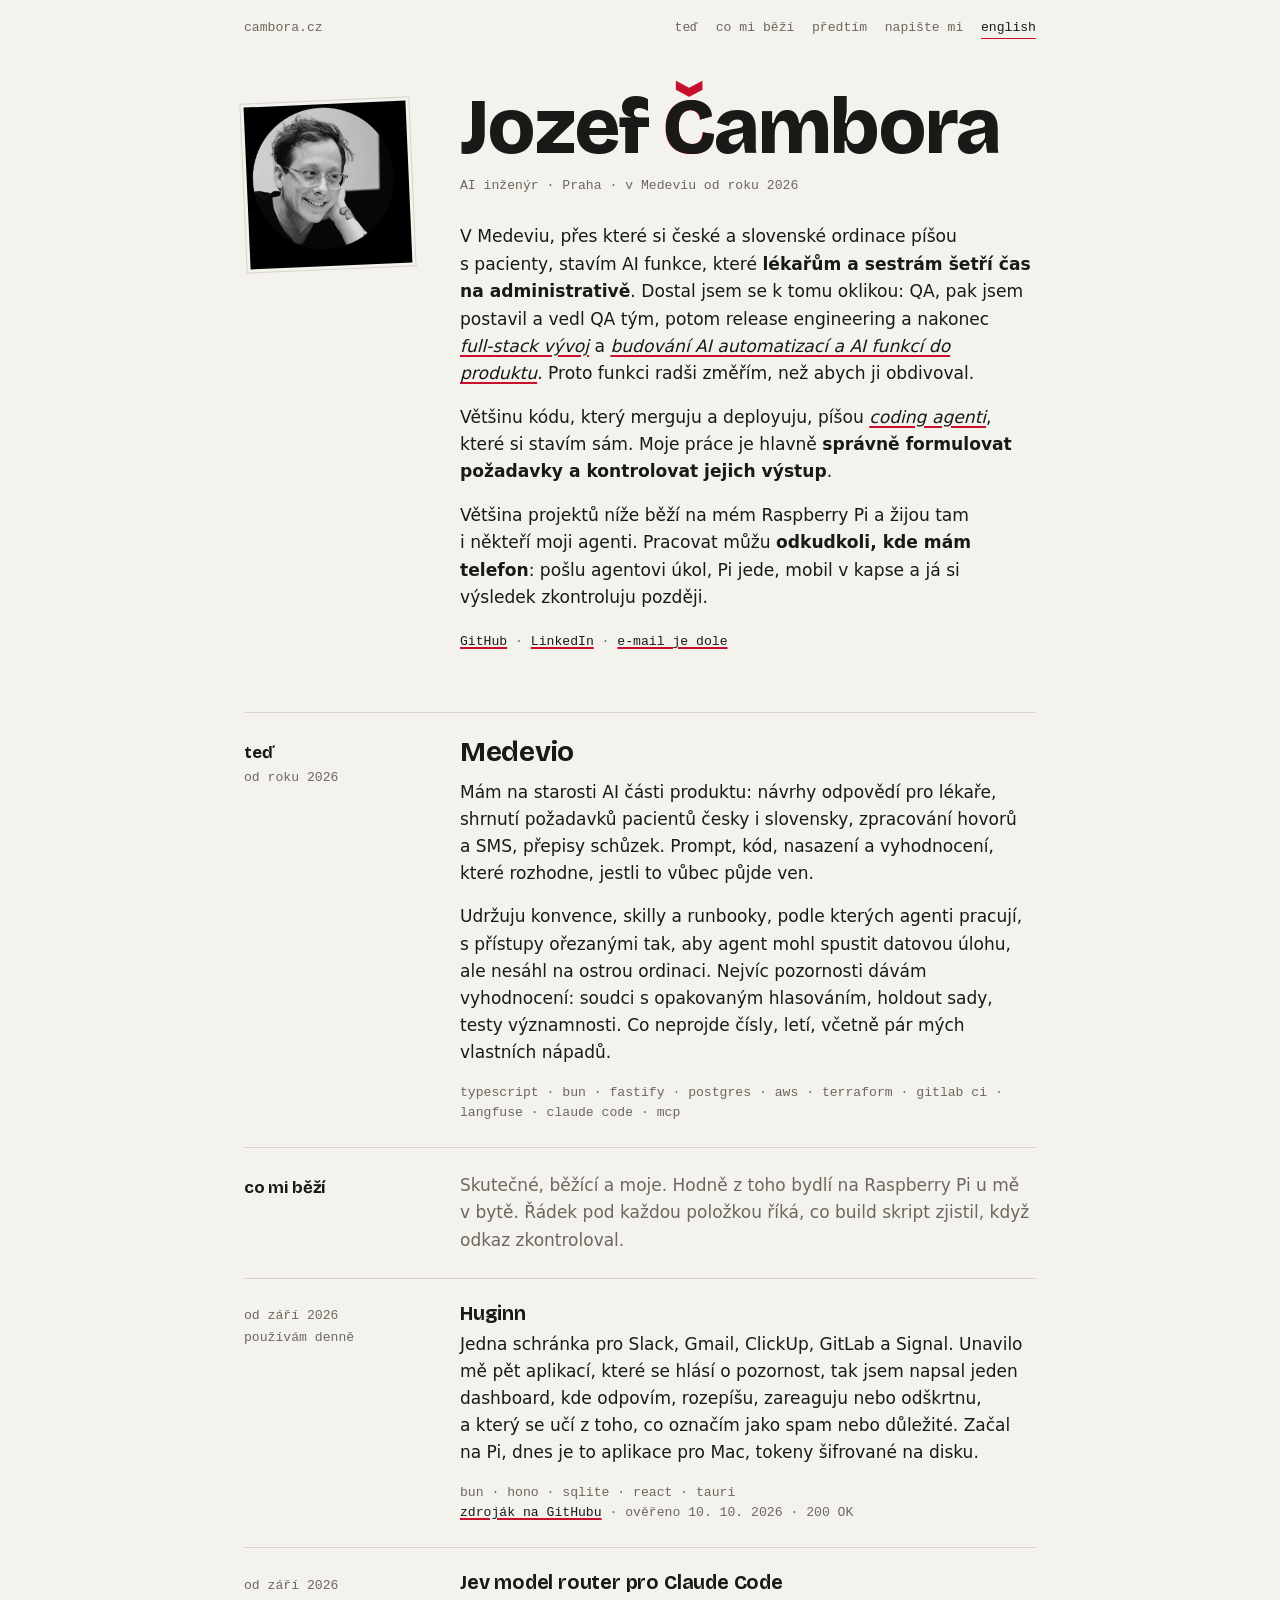
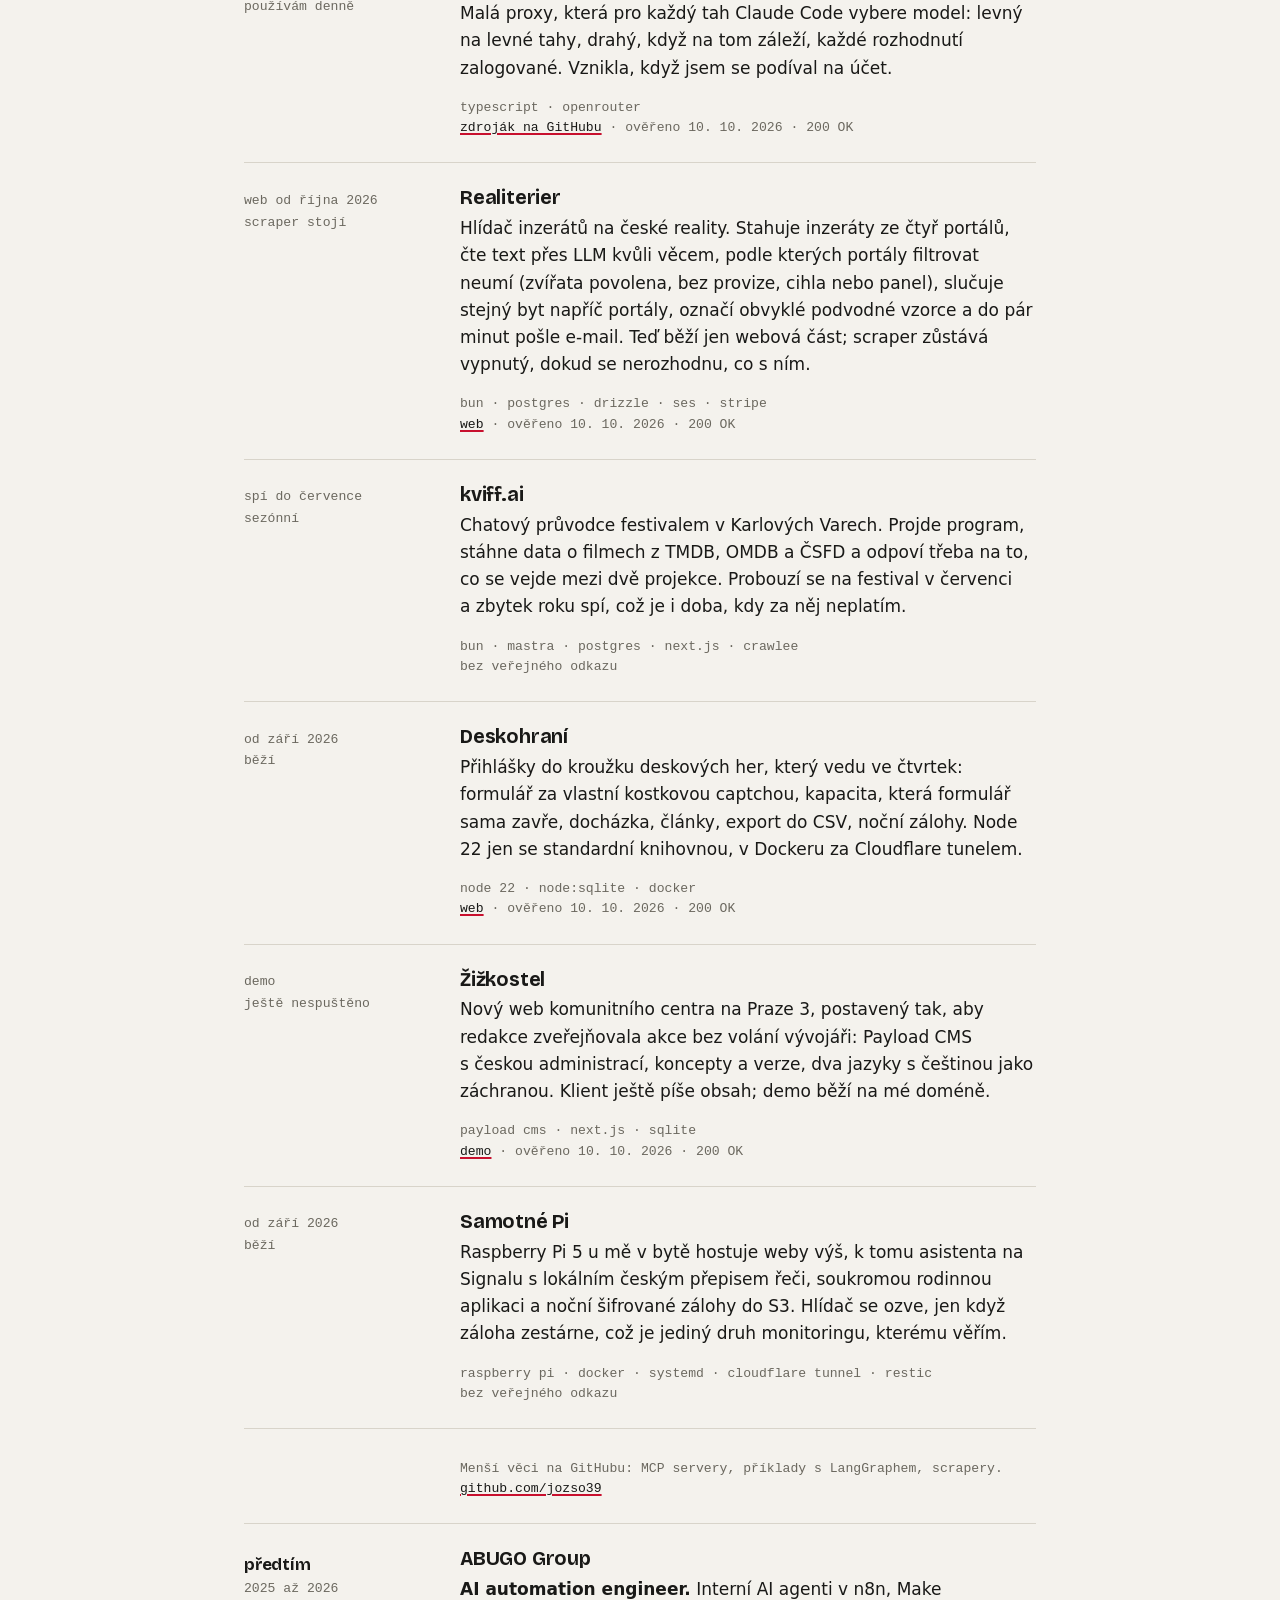
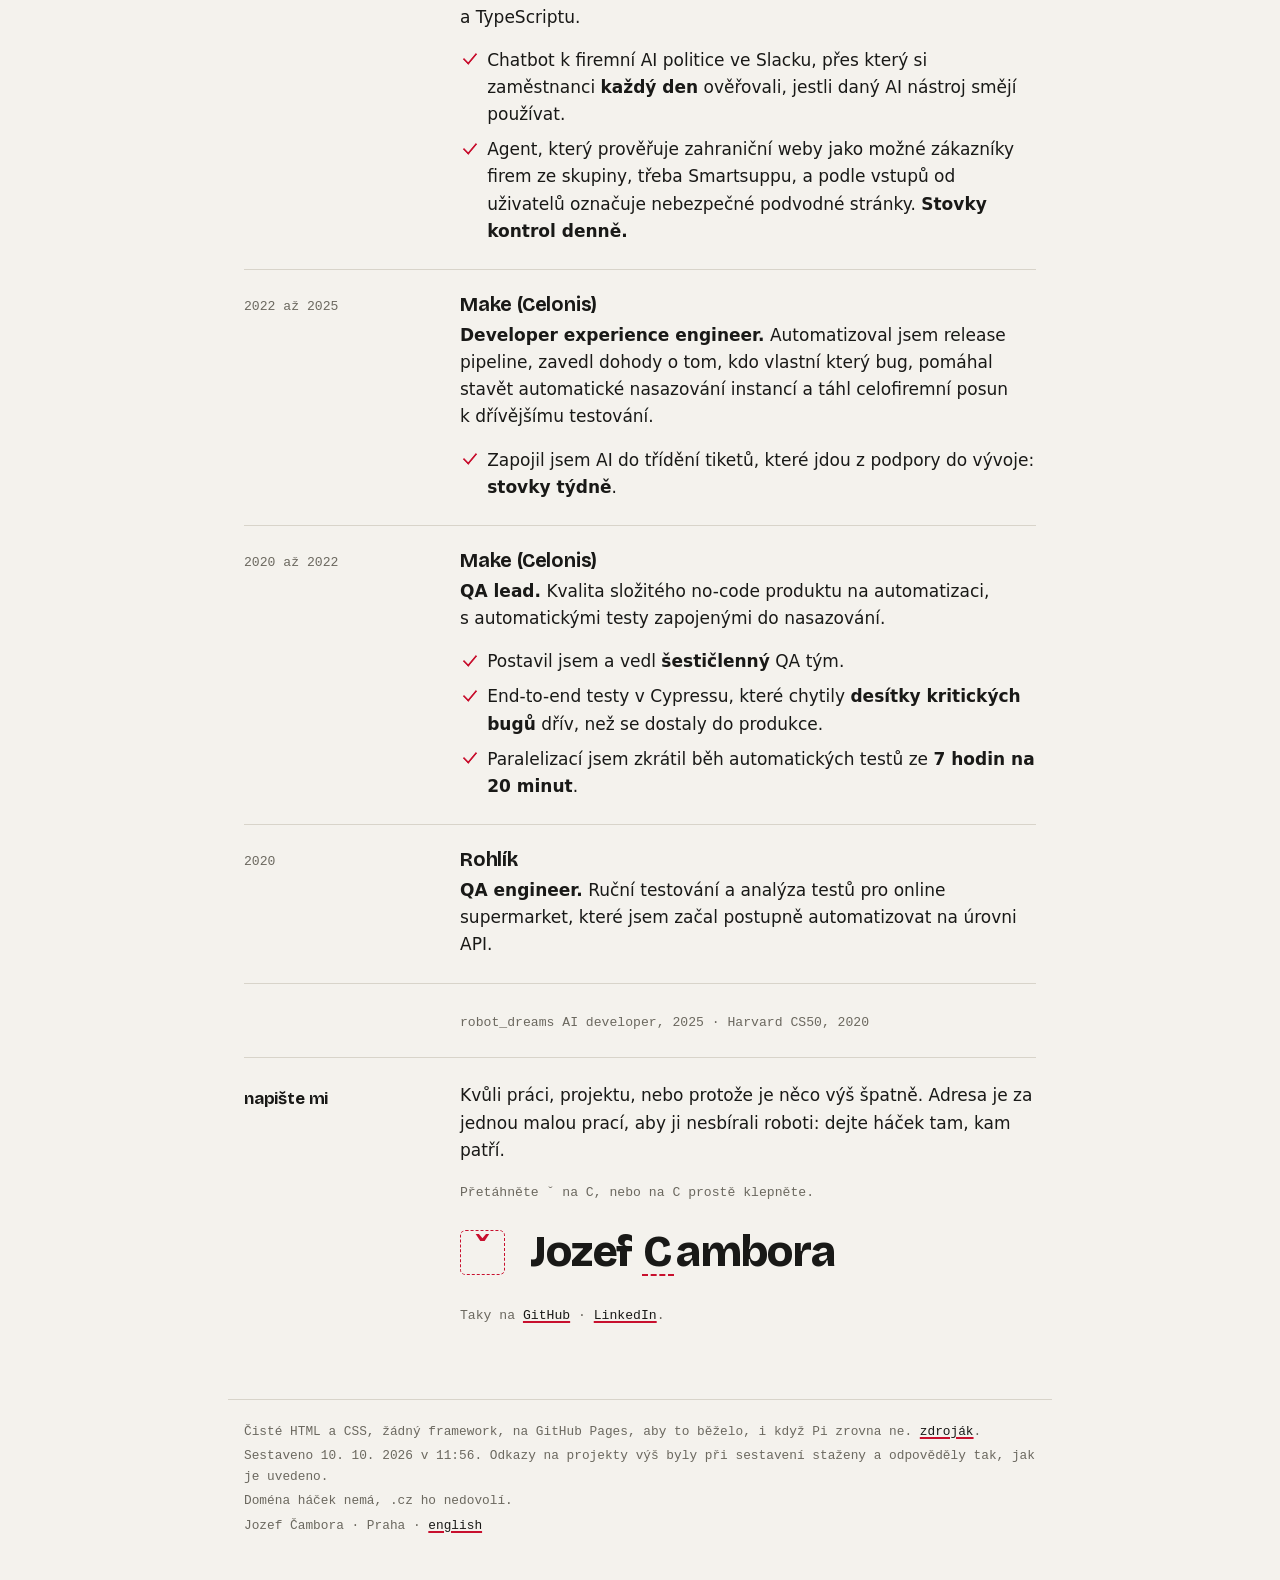
==== commit adbcaff6: "Results: tests from 7 hours to 20 minutes; drop Zonky and Accenture Co-Authored-By: Claude Opus 5.5 " ====
--- a/docs/cs/index.html
+++ b/docs/cs/index.html
@@ -144,14 +144,14 @@
     <div class="body">
       <h3>Make (Celonis)</h3>
       <p><span class="rolename">QA lead.</span> Kvalita složitého no-code produktu na automatizaci, s automatickými testy zapojenými do nasazování.</p>
-      <ul class="results" aria-label="Výsledky"><li>Postavil jsem a vedl <strong>šestičlenný</strong> QA tým.</li><li>End-to-end testy v Cypressu, které chytily <strong>desítky kritických bugů</strong> dřív, než se dostaly do produkce.</li><li>Paralelizoval jsem <strong>sedm hodin</strong> automatických testů.</li></ul>
+      <ul class="results" aria-label="Výsledky"><li>Postavil jsem a vedl <strong>šestičlenný</strong> QA tým.</li><li>End-to-end testy v Cypressu, které chytily <strong>desítky kritických bugů</strong> dřív, než se dostaly do produkce.</li><li>Paralelizací jsem zkrátil běh automatických testů ze <strong>7 hodin na 20 minut</strong>.</li></ul>
     </div>
   </section>
   <section class="row">
-    <aside class="gutter"><span>2016 až 2020</span></aside>
+    <aside class="gutter"><span>2020</span></aside>
     <div class="body">
-      <h3>Rohlík, Zonky, Accenture</h3>
-      <p><span class="rolename">QA engineer, test analyst.</span> Ruční testování a analýza testů pro online supermarket, fintech a enterprise klienty. V Rohlíku jsem ho začal postupně automatizovat na úrovni API.</p>
+      <h3>Rohlík</h3>
+      <p><span class="rolename">QA engineer.</span> Ruční testování a analýza testů pro online supermarket, které jsem začal postupně automatizovat na úrovni API.</p>
     </div>
   </section>
   <section class="row">
@@ -182,7 +182,7 @@
 
 <footer class="bottom">
   <p>Čisté HTML a CSS, žádný framework, na GitHub Pages, aby to běželo, i když Pi zrovna ne. <a href="https://github.com/jozso39/cambora.cz">zdroják</a>.</p>
-  <p>Sestaveno 10. 10. 2026 v 11:55. Odkazy na projekty výš byly při sestavení staženy a odpověděly tak, jak je uvedeno.</p>
+  <p>Sestaveno 10. 10. 2026 v 11:56. Odkazy na projekty výš byly při sestavení staženy a odpověděly tak, jak je uvedeno.</p>
   <p>Doména háček nemá, .cz ho nedovolí.</p>
   <p>Jozef Čambora · Praha · <a href="../" hreflang="en" lang="en">english</a></p>
 </footer>
